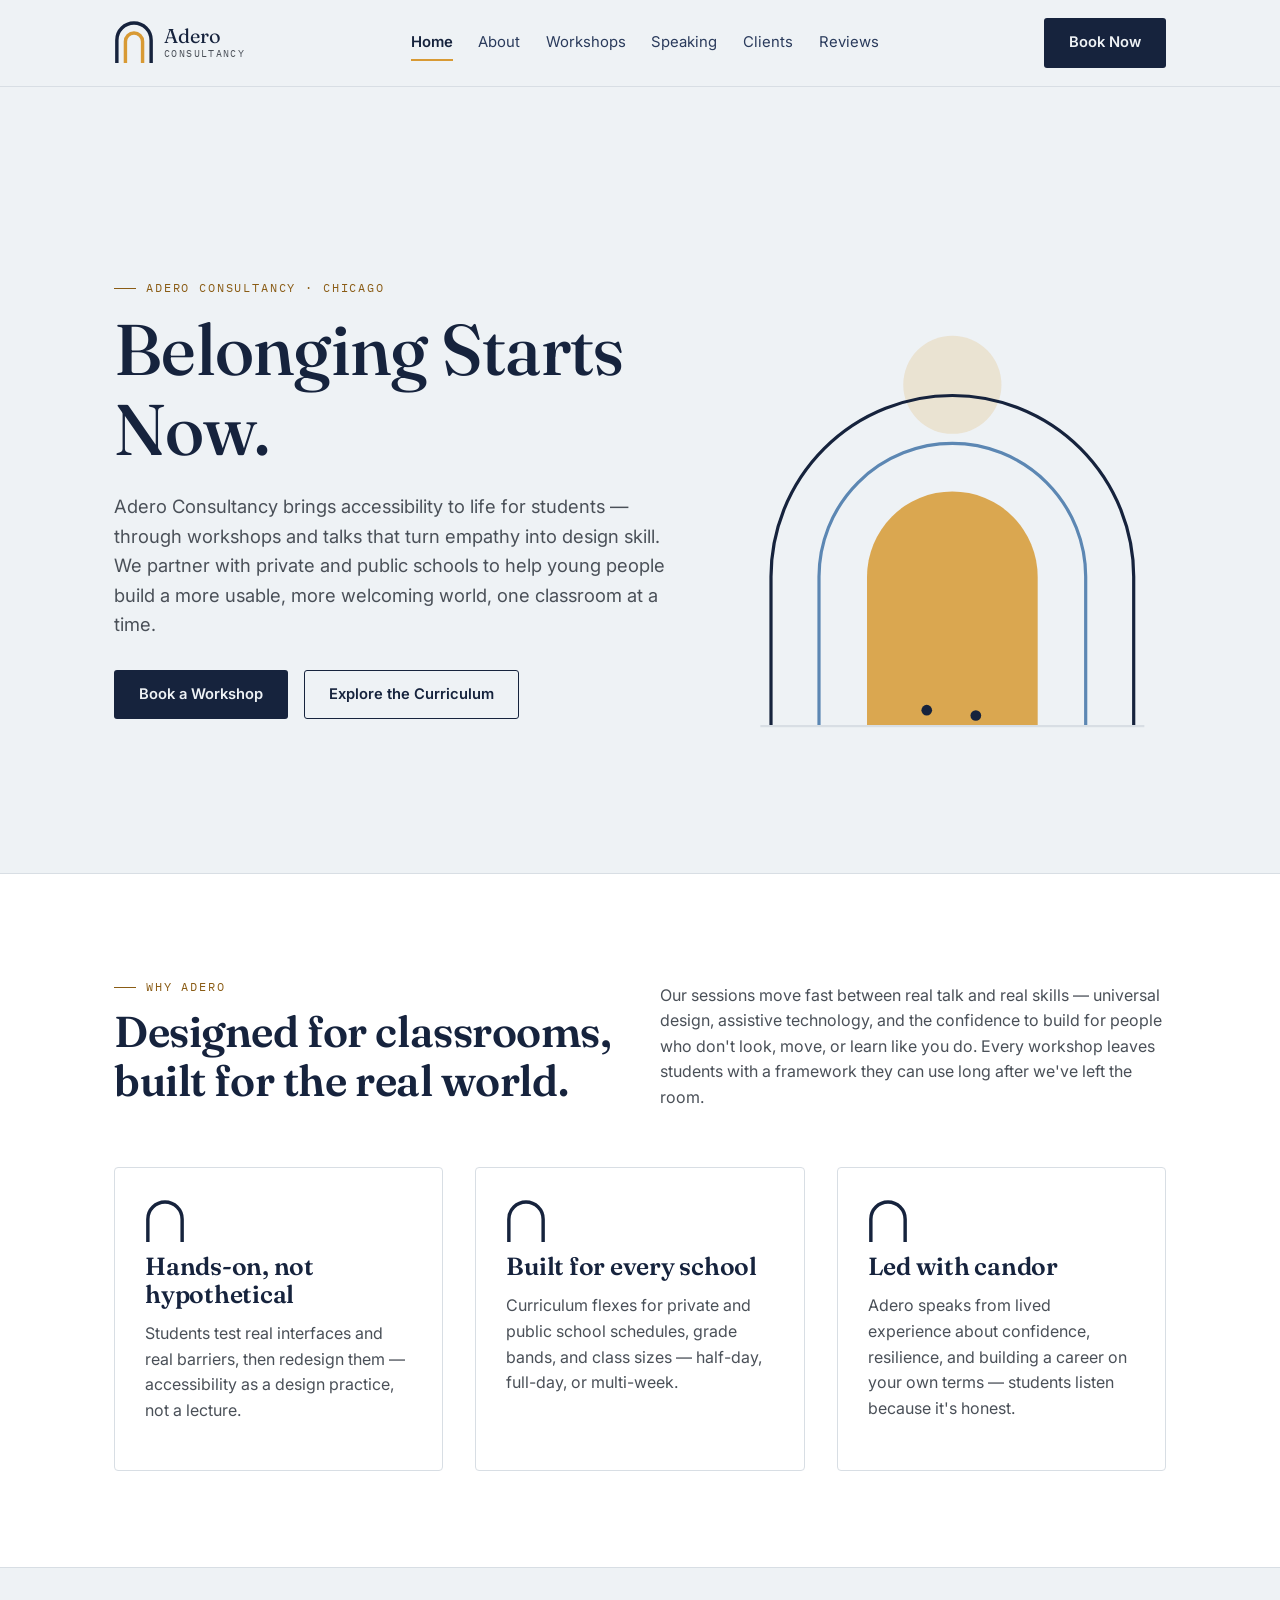
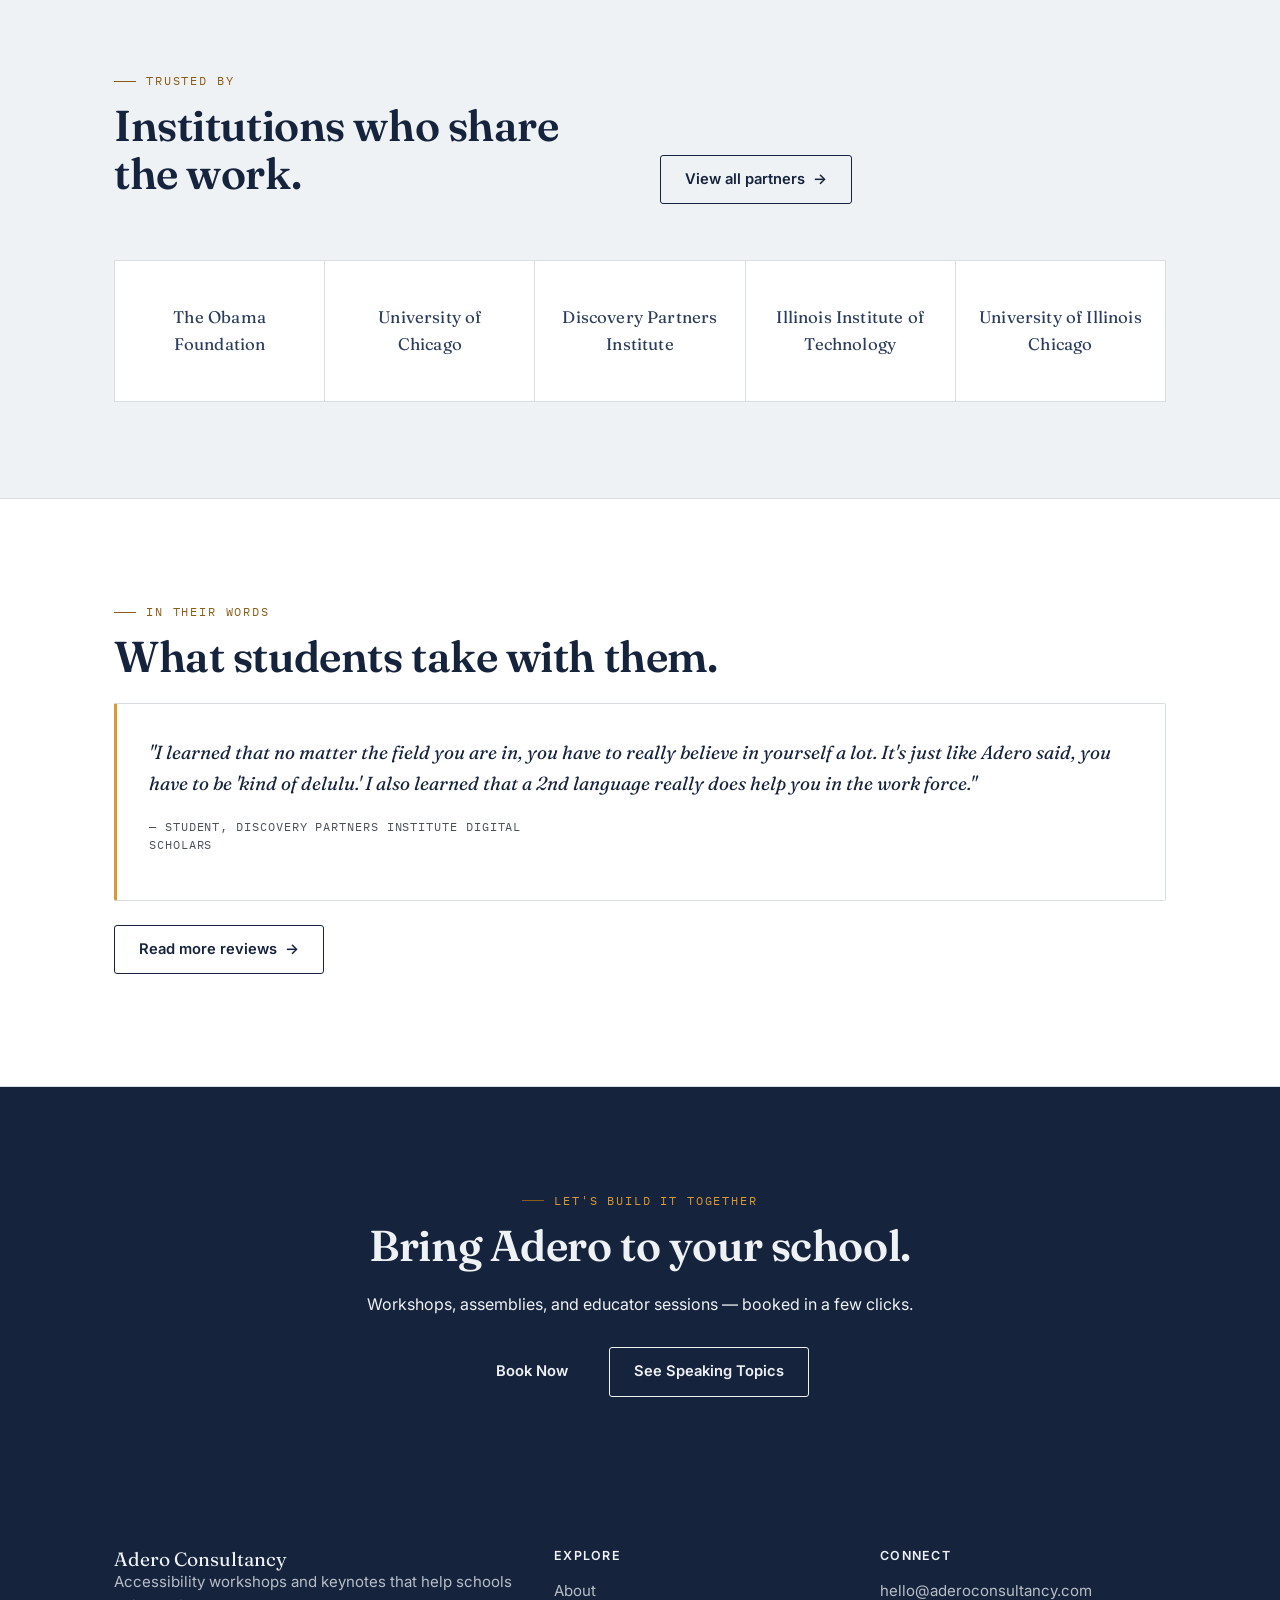
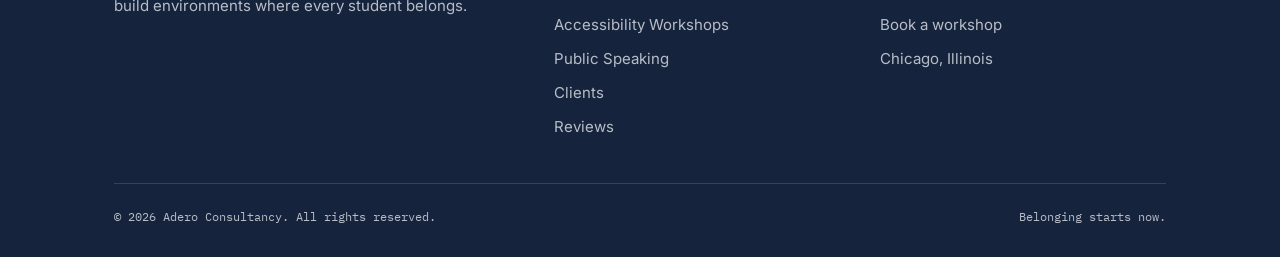
==== index.html @ fe1141e1 "Add files via upload" ====
<!DOCTYPE html>
<html lang="en">
<head>
<meta charset="UTF-8">
<meta name="viewport" content="width=device-width, initial-scale=1.0">
<title>Adero Consultancy — Belonging Starts Now</title>
<meta name="description" content="Adero Consultancy delivers accessibility workshops and keynotes for youth in private and public schools, helping students design a more inclusive world.">
<link rel="preconnect" href="https://fonts.googleapis.com">
<link href="https://fonts.googleapis.com/css2?family=Fraunces:opsz,wght@9..144,400;9..144,500;9..144,600&family=Inter:wght@400;500;600;700&family=IBM+Plex+Mono:wght@400;500&display=swap" rel="stylesheet">
<link rel="stylesheet" href="style.css">
</head>
<body>
<a class="skip-link" href="#main">Skip to main content</a>

<header class="site-header">
  <nav class="nav" aria-label="Primary">
    <a href="index.html" class="brand">
      <svg class="arch-icon" viewBox="0 0 28 32" width="26" height="30" fill="none" xmlns="http://www.w3.org/2000/svg" aria-hidden="true" focusable="false">
        <path d="M2 30V14C2 7.373 7.373 2 14 2C20.627 2 26 7.373 26 14V30" stroke="#16233D" stroke-width="2.4"/>
        <path d="M8 30V15C8 11.686 10.686 9 14 9C17.314 9 20 11.686 20 15V30" stroke="#D89A34" stroke-width="2.4"/>
      </svg>
      <span class="brand-text">Adero<span class="sub">Consultancy</span></span>
    </a>
    <button class="nav-toggle" aria-label="Open menu" aria-expanded="false" aria-controls="primary-nav"><span></span><span></span><span></span></button>
    <div class="nav-links" id="primary-nav">
      <a href="index.html" class="active" aria-current="page">Home</a>
      <a href="about.html">About</a>
      <a href="accessibility-workshops.html">Workshops</a>
      <a href="public-speaking.html">Speaking</a>
      <a href="clients.html">Clients</a>
      <a href="reviews.html">Reviews</a>
    </div>
    <a href="book-now.html" class="btn btn-primary nav-cta">Book Now</a>
  </nav>
</header>

<main id="main">
  <!-- HERO -->
  <section class="hero">
    <div class="wrap">
      <div>
        <span class="eyebrow">Adero Consultancy · Chicago</span>
        <h1>Belonging Starts Now.</h1>
        <p class="lede">Adero Consultancy brings accessibility to life for students — through workshops and talks that turn empathy into design skill. We partner with private and public schools to help young people build a more usable, more welcoming world, one classroom at a time.</p>
        <div class="hero-actions">
          <a href="book-now.html" class="btn btn-primary">Book a Workshop</a>
          <a href="accessibility-workshops.html" class="btn btn-ghost">Explore the Curriculum</a>
        </div>
      </div>
      <div class="arch-frame reveal">
        <svg viewBox="0 0 400 500" width="100%" height="100%" xmlns="http://www.w3.org/2000/svg" role="img" aria-label="Illustration of three nested archways, symbolizing thresholds opening onto a shared, well-lit space.">
          <circle cx="200" cy="150" r="46" fill="#D89A34" opacity="0.18"/>
          <path d="M30 470 L30 330 A170 170 0 0 1 370 330 L370 470" fill="none" stroke="#16233D" stroke-width="3"/>
          <path d="M75 470 L75 330 A125 125 0 0 1 325 330 L325 470" fill="none" stroke="#5C87B3" stroke-width="3"/>
          <path d="M120 470 L120 330 A80 80 0 0 1 280 330 L280 470" fill="#D89A34" opacity="0.85"/>
          <line x1="20" y1="470" x2="380" y2="470" stroke="#D8DEE4" stroke-width="2"/>
          <circle cx="176" cy="455" r="5" fill="#16233D"/>
          <circle cx="222" cy="460" r="5" fill="#16233D"/>
        </svg>
      </div>
    </div>
  </section>

  <!-- WHY -->
  <section class="alt">
    <div class="wrap">
      <div class="two-col-head">
        <div>
          <span class="eyebrow">Why Adero</span>
          <h2>Designed for classrooms, built for the real world.</h2>
        </div>
        <p>Our sessions move fast between real talk and real skills — universal design, assistive technology, and the confidence to build for people who don't look, move, or learn like you do. Every workshop leaves students with a framework they can use long after we've left the room.</p>
      </div>
      <div class="grid-3">
        <div class="card reveal">
          <svg class="arch-icon" viewBox="0 0 28 32" fill="none" aria-hidden="true" focusable="false"><path d="M2 30V14C2 7.373 7.373 2 14 2C20.627 2 26 7.373 26 14V30" stroke="#16233D" stroke-width="2.4"/></svg>
          <h3>Hands-on, not hypothetical</h3>
          <p>Students test real interfaces and real barriers, then redesign them — accessibility as a design practice, not a lecture.</p>
        </div>
        <div class="card reveal">
          <svg class="arch-icon" viewBox="0 0 28 32" fill="none" aria-hidden="true" focusable="false"><path d="M2 30V14C2 7.373 7.373 2 14 2C20.627 2 26 7.373 26 14V30" stroke="#16233D" stroke-width="2.4"/></svg>
          <h3>Built for every school</h3>
          <p>Curriculum flexes for private and public school schedules, grade bands, and class sizes — half-day, full-day, or multi-week.</p>
        </div>
        <div class="card reveal">
          <svg class="arch-icon" viewBox="0 0 28 32" fill="none" aria-hidden="true" focusable="false"><path d="M2 30V14C2 7.373 7.373 2 14 2C20.627 2 26 7.373 26 14V30" stroke="#16233D" stroke-width="2.4"/></svg>
          <h3>Led with candor</h3>
          <p>Adero speaks from lived experience about confidence, resilience, and building a career on your own terms — students listen because it's honest.</p>
        </div>
      </div>
    </div>
  </section>

  <!-- CLIENTS PREVIEW -->
  <section>
    <div class="wrap">
      <div class="two-col-head">
        <div>
          <span class="eyebrow">Trusted by</span>
          <h2>Institutions who share the work.</h2>
        </div>
        <p><a href="clients.html" class="btn btn-ghost">View all partners <span aria-hidden="true">→</span></a></p>
      </div>
      <div class="logo-row reveal">
        <div class="logo-cell"><span class="lockup">The Obama Foundation</span></div>
        <div class="logo-cell"><span class="lockup">University of Chicago</span></div>
        <div class="logo-cell"><span class="lockup">Discovery Partners Institute</span></div>
        <div class="logo-cell"><span class="lockup">Illinois Institute of Technology</span></div>
        <div class="logo-cell"><span class="lockup">University of Illinois Chicago</span></div>
      </div>
    </div>
  </section>

  <!-- REVIEWS PREVIEW -->
  <section class="alt">
    <div class="wrap">
      <span class="eyebrow">In their words</span>
      <h2>What students take with them.</h2>
      <div class="review-card reveal">
        <p class="quote">"I learned that no matter the field you are in, you have to really believe in yourself a lot. It's just like Adero said, you have to be 'kind of delulu.' I also learned that a 2nd language really does help you in the work force."</p>
        <p class="review-attr">— Student, Discovery Partners Institute Digital Scholars</p>
      </div>
      <p><a href="reviews.html" class="btn btn-ghost">Read more reviews <span aria-hidden="true">→</span></a></p>
    </div>
  </section>

  <!-- CTA -->
  <section class="dark">
    <div class="wrap center">
      <span class="eyebrow">Let's build it together</span>
      <h2>Bring Adero to your school.</h2>
      <p class="mx-auto" style="max-width:56ch">Workshops, assemblies, and educator sessions — booked in a few clicks.</p>
      <div class="hero-actions" style="justify-content:center">
        <a href="book-now.html" class="btn btn-primary">Book Now</a>
        <a href="public-speaking.html" class="btn btn-ghost" style="border-color:#EEF2F5;color:#EEF2F5">See Speaking Topics</a>
      </div>
    </div>
  </section>
</main>

<footer class="site-footer">
  <div class="wrap">
    <div class="footer-grid">
      <div>
        <div class="brand-text" style="color:var(--cloud); font-family:var(--display); font-size:1.2rem;">Adero Consultancy</div>
        <p>Accessibility workshops and keynotes that help schools build environments where every student belongs.</p>
      </div>
      <div>
        <h4>Explore</h4>
        <a href="about.html">About</a>
        <a href="accessibility-workshops.html">Accessibility Workshops</a>
        <a href="public-speaking.html">Public Speaking</a>
        <a href="clients.html">Clients</a>
        <a href="reviews.html">Reviews</a>
      </div>
      <div>
        <h4>Connect</h4>
        <a href="mailto:hello@aderoconsultancy.com">hello@aderoconsultancy.com</a>
        <a href="book-now.html">Book a workshop</a>
        <p>Chicago, Illinois</p>
      </div>
    </div>
    <div class="footer-bottom">
      <span>© 2026 Adero Consultancy. All rights reserved.</span>
      <span>Belonging starts now.</span>
    </div>
  </div>
</footer>

<script src="script.js"></script>
</body>
</html>
---- style.css ----
/* ============================================================
   Adero Consultancy — Design Tokens
   Signature: the Threshold Arch — a motif of open doorways,
   standing for access, welcome, and belonging.
   ============================================================ */

:root{
  --ink: #16233D;         /* primary — deep civic navy */
  --ink-soft: #2A3B5C;
  --gold: #D89A34;        /* accent — warmth, welcome (decorative/large-scale use only) */
  --gold-deep: #B87F22;
  --gold-text: #8A5C15;   /* darkened gold — meets 4.5:1 on light backgrounds, use for text */
  --sky: #5C87B3;         /* secondary accent */
  --cloud: #EEF2F5;       /* background, cool + quiet */
  --paper: #FFFFFF;
  --charcoal: #22262B;
  --charcoal-soft: #4A5058;
  --line: #D8DEE4;

  --display: "Fraunces", "Iowan Old Style", Georgia, serif;
  --body: "Inter", -apple-system, BlinkMacSystemFont, "Segoe UI", sans-serif;
  --mono: "IBM Plex Mono", "SFMono-Regular", Consolas, monospace;

  --max: 1180px;
  --edge: clamp(24px, 5vw, 72px);
}

*{ box-sizing: border-box; }
html{ scroll-behavior: smooth; }

body{
  margin:0;
  font-family: var(--body);
  color: var(--charcoal);
  background: var(--cloud);
  line-height: 1.6;
  -webkit-font-smoothing: antialiased;
}

img{ max-width:100%; display:block; }
a{ color: inherit; text-decoration:none; }

/* ---------- Accessibility utilities ---------- */
.visually-hidden{
  position:absolute;
  width:1px; height:1px;
  padding:0; margin:-1px;
  overflow:hidden;
  clip:rect(0,0,0,0);
  white-space:nowrap;
  border:0;
}

.skip-link{
  position:absolute;
  top:-100px;
  left:12px;
  z-index:1000;
  background: var(--ink);
  color: var(--cloud);
  padding: 14px 20px;
  border-radius: 3px;
  font-family: var(--body);
  font-weight:600;
  font-size:0.95rem;
  transition: top 0.15s ease;
}
.skip-link:focus{
  top: 12px;
}

/* Visible, high-contrast focus ring for keyboard users on every interactive element */
a:focus-visible,
button:focus-visible,
input:focus-visible,
select:focus-visible,
textarea:focus-visible,
.nav-toggle:focus-visible{
  outline: 3px solid var(--gold-text);
  outline-offset: 3px;
  border-radius: 2px;
}
/* Fallback for browsers without :focus-visible support */
a:focus,
button:focus{
  outline: 3px solid var(--gold-text);
  outline-offset: 3px;
}

h1,h2,h3,h4{
  font-family: var(--display);
  font-weight: 600;
  line-height: 1.12;
  margin: 0 0 0.5em;
  color: var(--ink);
  letter-spacing: -0.01em;
}

h1{ font-size: clamp(2.6rem, 5.6vw, 4.6rem); font-weight: 500; }
h2{ font-size: clamp(1.9rem, 3.4vw, 2.7rem); }
h3{ font-size: clamp(1.25rem, 2vw, 1.55rem); }

p{ margin: 0 0 1em; color: var(--charcoal-soft); max-width: 62ch; }

.eyebrow{
  font-family: var(--mono);
  font-size: 0.72rem;
  letter-spacing: 0.16em;
  text-transform: uppercase;
  color: var(--gold-text);
  display:inline-flex;
  align-items:center;
  gap:10px;
  margin-bottom: 1em;
}
.eyebrow::before{
  content:"";
  width: 22px; height:1px;
  background: var(--gold-text);
  display:inline-block;
}

.wrap{
  max-width: var(--max);
  margin: 0 auto;
  padding: 0 var(--edge);
}

/* ---------- Header / Nav ---------- */
.site-header{
  position: sticky; top:0; z-index: 100;
  background: rgba(238,242,245,0.88);
  backdrop-filter: blur(10px);
  border-bottom: 1px solid var(--line);
}
.nav{
  max-width: var(--max);
  margin:0 auto;
  padding: 18px var(--edge);
  display:flex;
  align-items:center;
  justify-content: space-between;
  gap: 24px;
}
.brand{
  display:flex; align-items:center; gap:10px;
  font-family: var(--display);
  font-size: 1.25rem;
  color: var(--ink);
  white-space: nowrap;
}
.brand svg{ flex-shrink:0; }
.brand .sub{
  font-family: var(--mono);
  font-size: 0.62rem;
  letter-spacing: 0.14em;
  text-transform: uppercase;
  color: var(--charcoal-soft);
  display:block;
  margin-top:2px;
}
.brand-text{ display:flex; flex-direction:column; line-height:1.1; }

.nav-links{
  display:flex;
  align-items:center;
  gap: clamp(14px, 2vw, 30px);
  font-size: 0.93rem;
  color: var(--ink-soft);
  flex-wrap: wrap;
}
.nav-links a{
  position:relative;
  padding: 6px 0;
}
.nav-links a::after{
  content:"";
  position:absolute; left:0; right:100%; bottom:0;
  height:2px; background: var(--gold);
  transition: right 0.25s ease;
}
.nav-links a:hover::after,
.nav-links a.active::after{ right:0; }
.nav-links a.active{ color: var(--ink); font-weight:600; }

.btn{
  display:inline-flex; align-items:center; gap:8px;
  font-family: var(--body);
  font-weight: 600;
  font-size: 0.92rem;
  padding: 12px 24px;
  border-radius: 3px;
  border: 1px solid transparent;
  cursor:pointer;
}
.btn-primary{
  background: var(--ink);
  color: var(--cloud);
}
.btn-primary:hover{ background: var(--gold-text); }
.btn-ghost{
  border-color: var(--ink);
  color: var(--ink);
}
.btn-ghost:hover{ background: var(--ink); color: var(--cloud); }
.nav-cta{ flex-shrink:0; }

.nav-toggle{
  display:none;
  background:none; border:none; cursor:pointer;
  flex-direction:column; gap:5px; padding:12px;
  min-width:44px; min-height:44px;
  align-items:center; justify-content:center;
}
.nav-toggle span{ width:24px; height:2px; background: var(--ink); display:block; }

/* ---------- Hero ---------- */
.hero{
  padding: clamp(60px, 10vw, 120px) 0 clamp(50px,8vw,90px);
  position: relative;
  overflow:hidden;
}
.hero .wrap{
  display:grid;
  grid-template-columns: 1.15fr 0.85fr;
  gap: 48px;
  align-items:center;
}
.hero h1{ margin-bottom: 0.32em; }
.hero .lede{ font-size: 1.15rem; max-width: 46ch; }
.hero-actions{ display:flex; gap:16px; margin-top: 30px; flex-wrap:wrap; }

.arch-frame{
  position: relative;
  aspect-ratio: 3/4;
  width: 100%;
}

/* Page hero (interior pages) */
.page-hero{
  padding: 56px 0 44px;
  border-bottom: 1px solid var(--line);
}
.page-hero p{ font-size: 1.05rem; }

/* ---------- Sections ---------- */
section{ padding: clamp(50px, 8vw, 96px) 0; }
.section-tight{ padding: clamp(36px,5vw,60px) 0; }
.alt{ background: var(--paper); border-top:1px solid var(--line); border-bottom:1px solid var(--line); }
.dark{ background: var(--ink); color: var(--cloud); }
.dark h2, .dark h3, .dark p{ color: var(--cloud); }
.dark .eyebrow, .dark .eyebrow::before{ color: var(--gold); }

.grid-3{ display:grid; grid-template-columns: repeat(3,1fr); gap: 32px; }
.grid-2{ display:grid; grid-template-columns: repeat(2,1fr); gap: 40px; }

.card{
  background: var(--paper);
  border: 1px solid var(--line);
  border-radius: 4px;
  padding: 30px;
}

.arch-icon{ width:40px; height:48px; flex-shrink:0; }

.feature{
  display:flex; gap:18px; align-items:flex-start;
  padding: 22px 0;
  border-top: 1px solid var(--line);
}
.feature:last-child{ border-bottom: 1px solid var(--line); }
.feature .num{
  font-family: var(--mono);
  font-size: 0.8rem;
  color: var(--gold-deep);
  padding-top: 4px;
}

/* ---------- Clients / logos ---------- */
.logo-row{
  display:grid;
  grid-template-columns: repeat(auto-fit, minmax(180px,1fr));
  gap: 1px;
  background: var(--line);
  border: 1px solid var(--line);
}
.logo-cell{
  background: var(--paper);
  padding: 36px 20px;
  display:flex; align-items:center; justify-content:center;
  text-align:center;
  min-height: 140px;
}
.logo-cell .lockup{
  font-family: var(--display);
  font-size: 1.05rem;
  color: var(--ink-soft);
  letter-spacing: 0.01em;
}
.logo-cell .lockup .small{
  display:block;
  font-family: var(--mono);
  font-size: 0.62rem;
  letter-spacing: 0.12em;
  text-transform: uppercase;
  color: var(--charcoal-soft);
  margin-top: 6px;
}

/* ---------- Reviews ---------- */
.review-card{
  background: var(--paper);
  border: 1px solid var(--line);
  border-left: 3px solid var(--gold);
  border-radius: 2px;
  padding: 34px 32px;
  margin-bottom: 24px;
}
.review-card p.quote{
  font-family: var(--display);
  font-size: 1.18rem;
  color: var(--ink);
  font-style: italic;
  max-width: none;
}
.review-attr{
  font-family: var(--mono);
  font-size: 0.72rem;
  letter-spacing: 0.08em;
  text-transform: uppercase;
  color: var(--charcoal-soft);
}

/* ---------- Footer ---------- */
.site-footer{
  background: var(--ink);
  color: var(--cloud);
  padding: 56px 0 30px;
}
.footer-grid{
  display:grid;
  grid-template-columns: 1.4fr 1fr 1fr;
  gap: 40px;
  padding-bottom: 34px;
  border-bottom: 1px solid rgba(238,242,245,0.15);
}
.footer-grid h4{ color: var(--cloud); font-family: var(--body); font-size:0.78rem; letter-spacing:0.1em; text-transform:uppercase; margin-bottom:16px; }
.footer-grid a, .footer-grid p{ color: rgba(238,242,245,0.75); display:block; margin-bottom:10px; font-size:0.94rem; }
.footer-grid a:hover{ color: var(--gold); }
.footer-bottom{
  padding-top: 24px;
  display:flex; justify-content:space-between; flex-wrap:wrap; gap:12px;
  font-family: var(--mono);
  font-size: 0.72rem;
  color: rgba(238,242,245,0.75);
}

/* ---------- Form ---------- */
.form-grid{ display:grid; grid-template-columns: 1fr 1fr; gap: 20px; }
.field{ display:flex; flex-direction:column; gap:8px; margin-bottom:20px; }
.field.full{ grid-column: 1 / -1; }
.field label{
  font-family: var(--mono);
  font-size: 0.7rem;
  letter-spacing: 0.08em;
  text-transform: uppercase;
  color: var(--ink-soft);
}
.field input, .field select, .field textarea{
  font-family: var(--body);
  font-size: 0.98rem;
  padding: 13px 14px;
  border: 1px solid var(--line);
  border-radius: 3px;
  background: var(--paper);
  color: var(--charcoal);
}
.field input:focus, .field select:focus, .field textarea:focus{
  outline: 3px solid var(--gold-text);
  outline-offset: 1px;
}
.field textarea{ resize: vertical; min-height: 120px; }

/* ---------- Utility ---------- */
.center{ text-align:center; }
.mx-auto{ margin-left:auto; margin-right:auto; }
.mt-lg{ margin-top: 48px; }
.tag-row{ display:flex; gap:10px; flex-wrap:wrap; margin-bottom:20px; }
.tag{
  font-family: var(--mono);
  font-size: 0.68rem;
  letter-spacing: 0.08em;
  text-transform: uppercase;
  padding: 6px 12px;
  border: 1px solid var(--line);
  border-radius: 20px;
  color: var(--charcoal-soft);
}

.two-col-head{
  display:grid;
  grid-template-columns: 1fr 1fr;
  gap: 40px;
  align-items:end;
  margin-bottom: 40px;
}

/* reveal-on-scroll */
.reveal{ opacity:0; transform: translateY(18px); transition: opacity 0.7s ease, transform 0.7s ease; }
.reveal.in{ opacity:1; transform:none; }

@media (prefers-reduced-motion: reduce){
  .reveal{ opacity:1; transform:none; transition:none; }
  html{ scroll-behavior:auto; }
}

/* ---------- Responsive ---------- */
@media (max-width: 900px){
  .hero .wrap{ grid-template-columns: 1fr; }
  .hero .arch-frame{ max-width: 340px; margin: 0 auto; }
  .grid-3{ grid-template-columns: 1fr 1fr; }
  .grid-2{ grid-template-columns: 1fr; }
  .footer-grid{ grid-template-columns: 1fr 1fr; }
  .two-col-head{ grid-template-columns: 1fr; }
}
@media (max-width: 680px){
  .nav-links, .nav-cta{
    display:none;
  }
  .nav-toggle{ display:flex; }
  .site-header.open .nav-links{
    display:flex; flex-direction:column;
    position:absolute; top:100%; left:0; right:0;
    background: var(--paper);
    padding: 20px var(--edge) 26px;
    border-bottom:1px solid var(--line);
  }
  .site-header.open .nav-cta{ display:inline-flex; }
  .grid-3{ grid-template-columns: 1fr; }
  .footer-grid{ grid-template-columns: 1fr; }
  .form-grid{ grid-template-columns: 1fr; }
  .field.full{ grid-column: auto; }
}
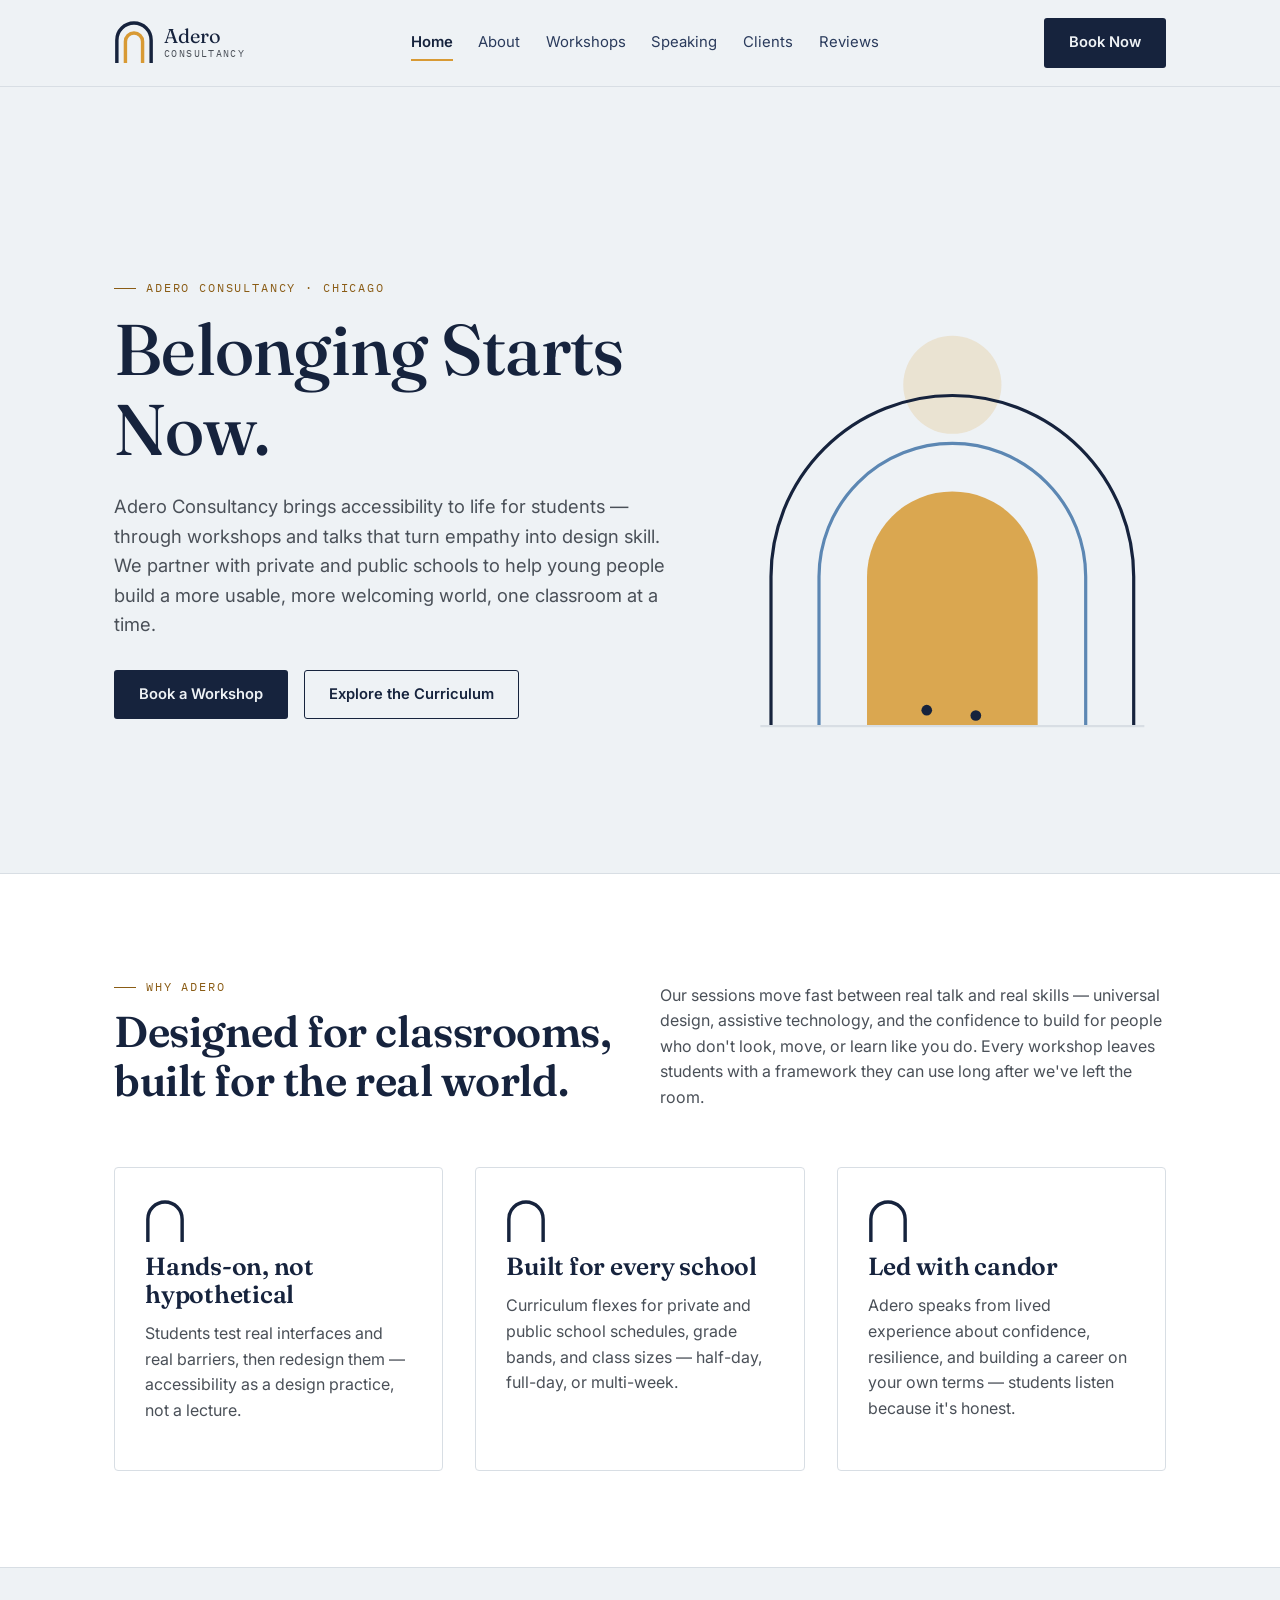
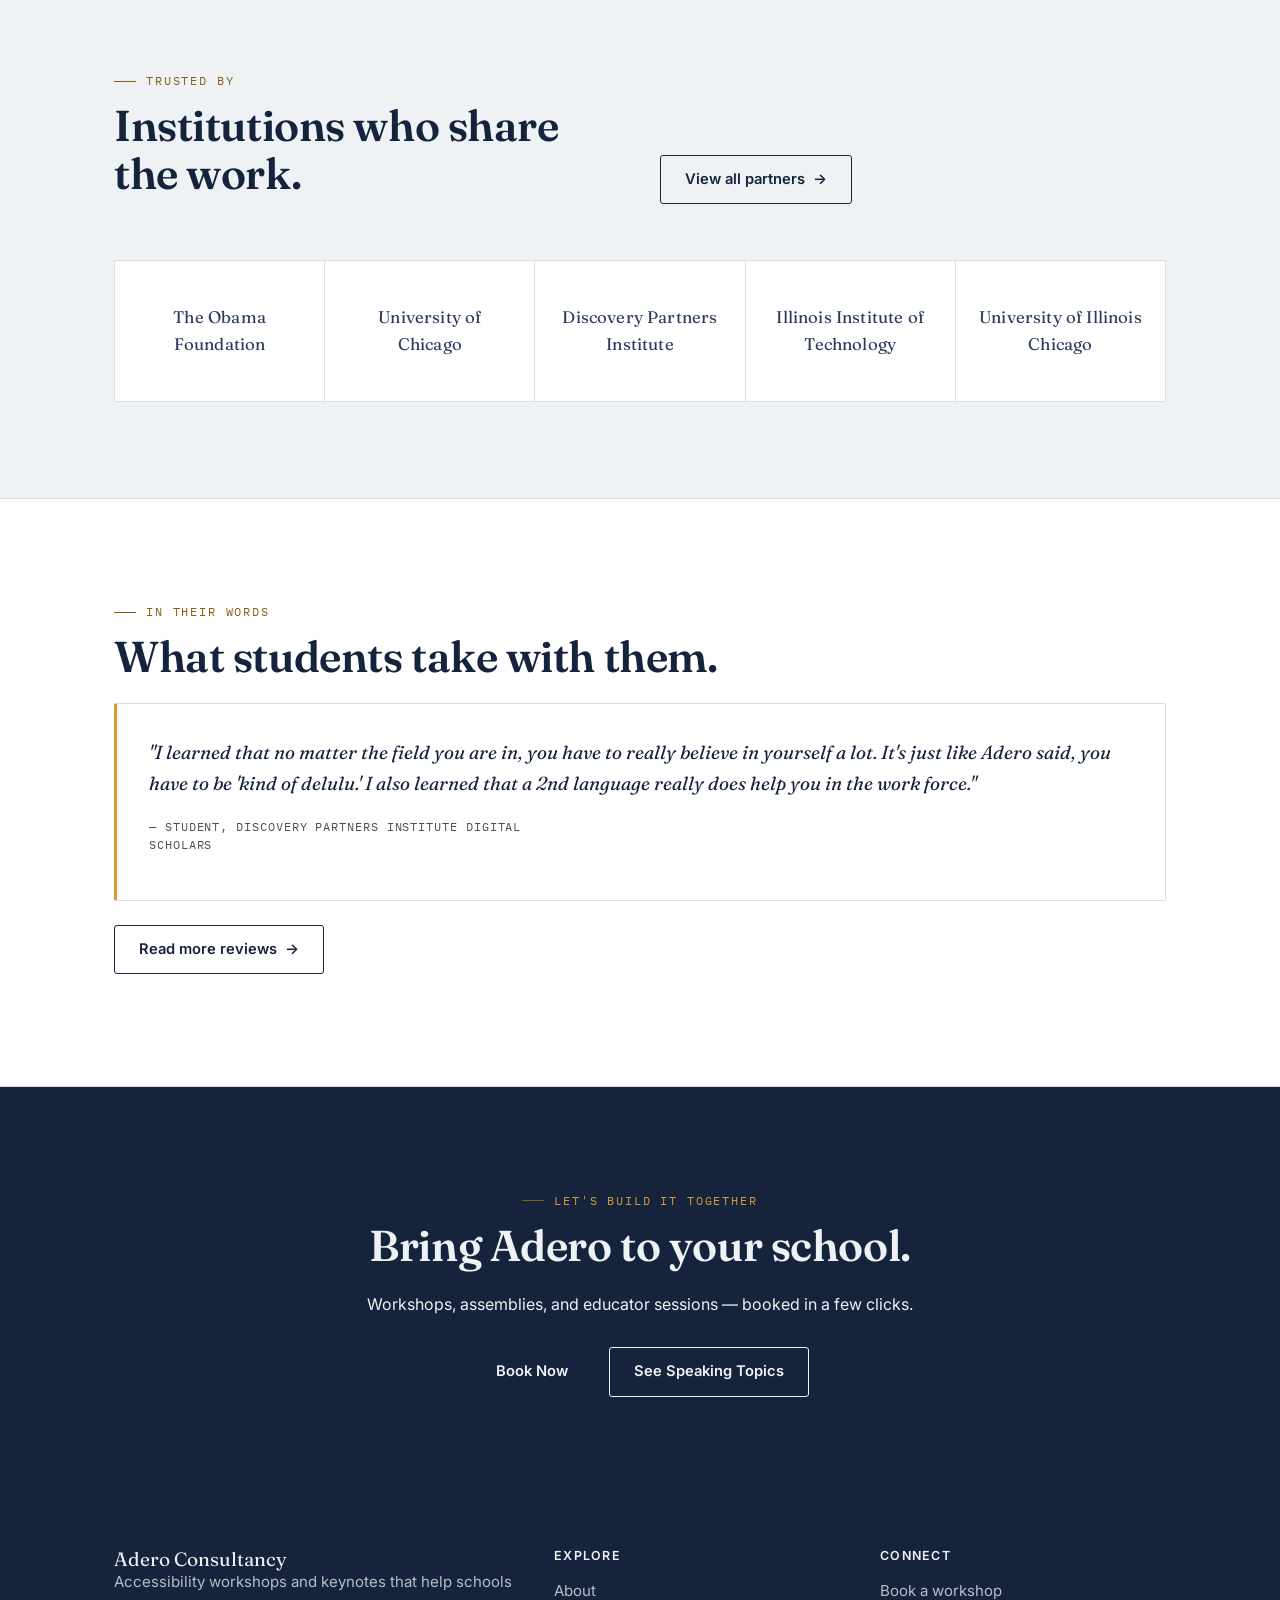
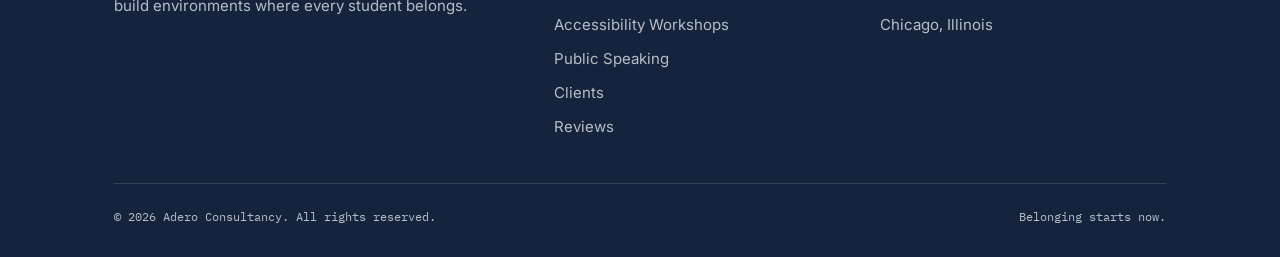
==== commit 94e0b2b5: "Update index.html" ====
--- a/index.html
+++ b/index.html
@@ -155,7 +155,6 @@
       </div>
       <div>
         <h4>Connect</h4>
-        <a href="mailto:hello@aderoconsultancy.com">hello@aderoconsultancy.com</a>
         <a href="book-now.html">Book a workshop</a>
         <p>Chicago, Illinois</p>
       </div>
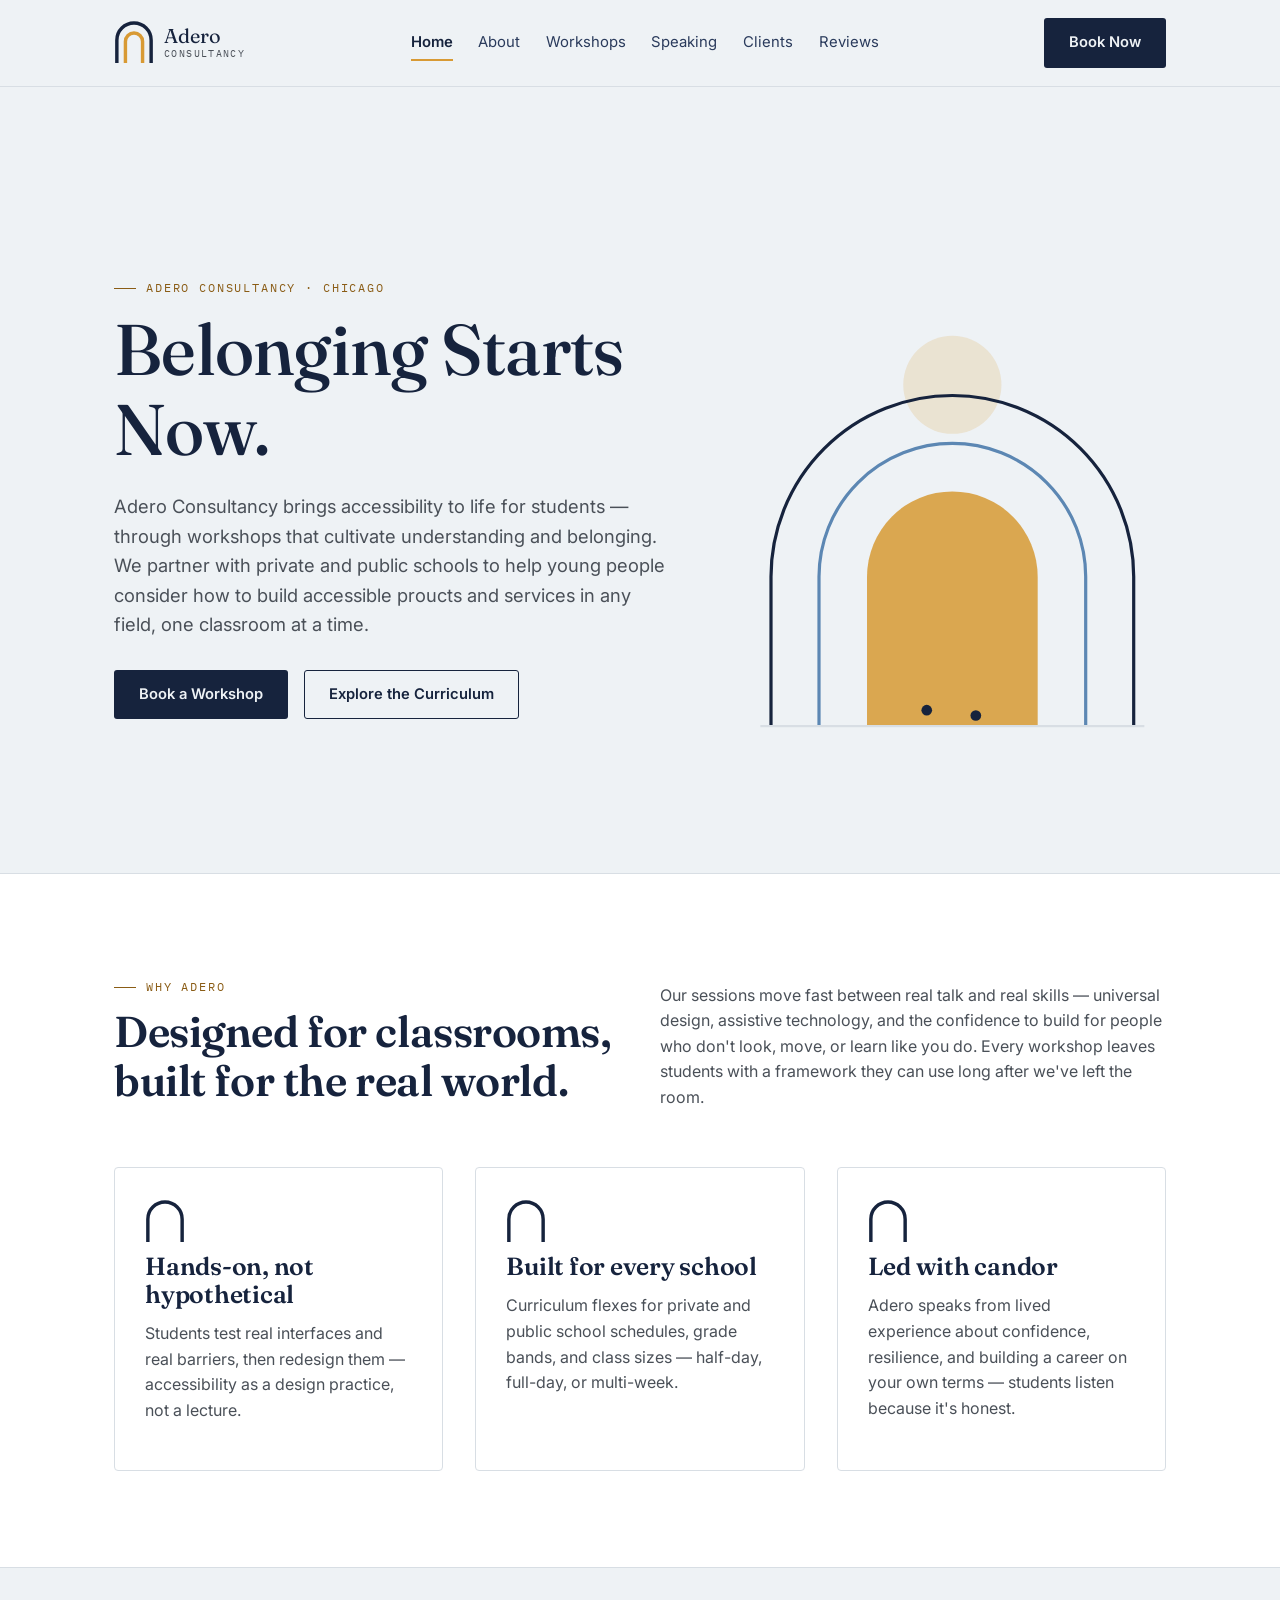
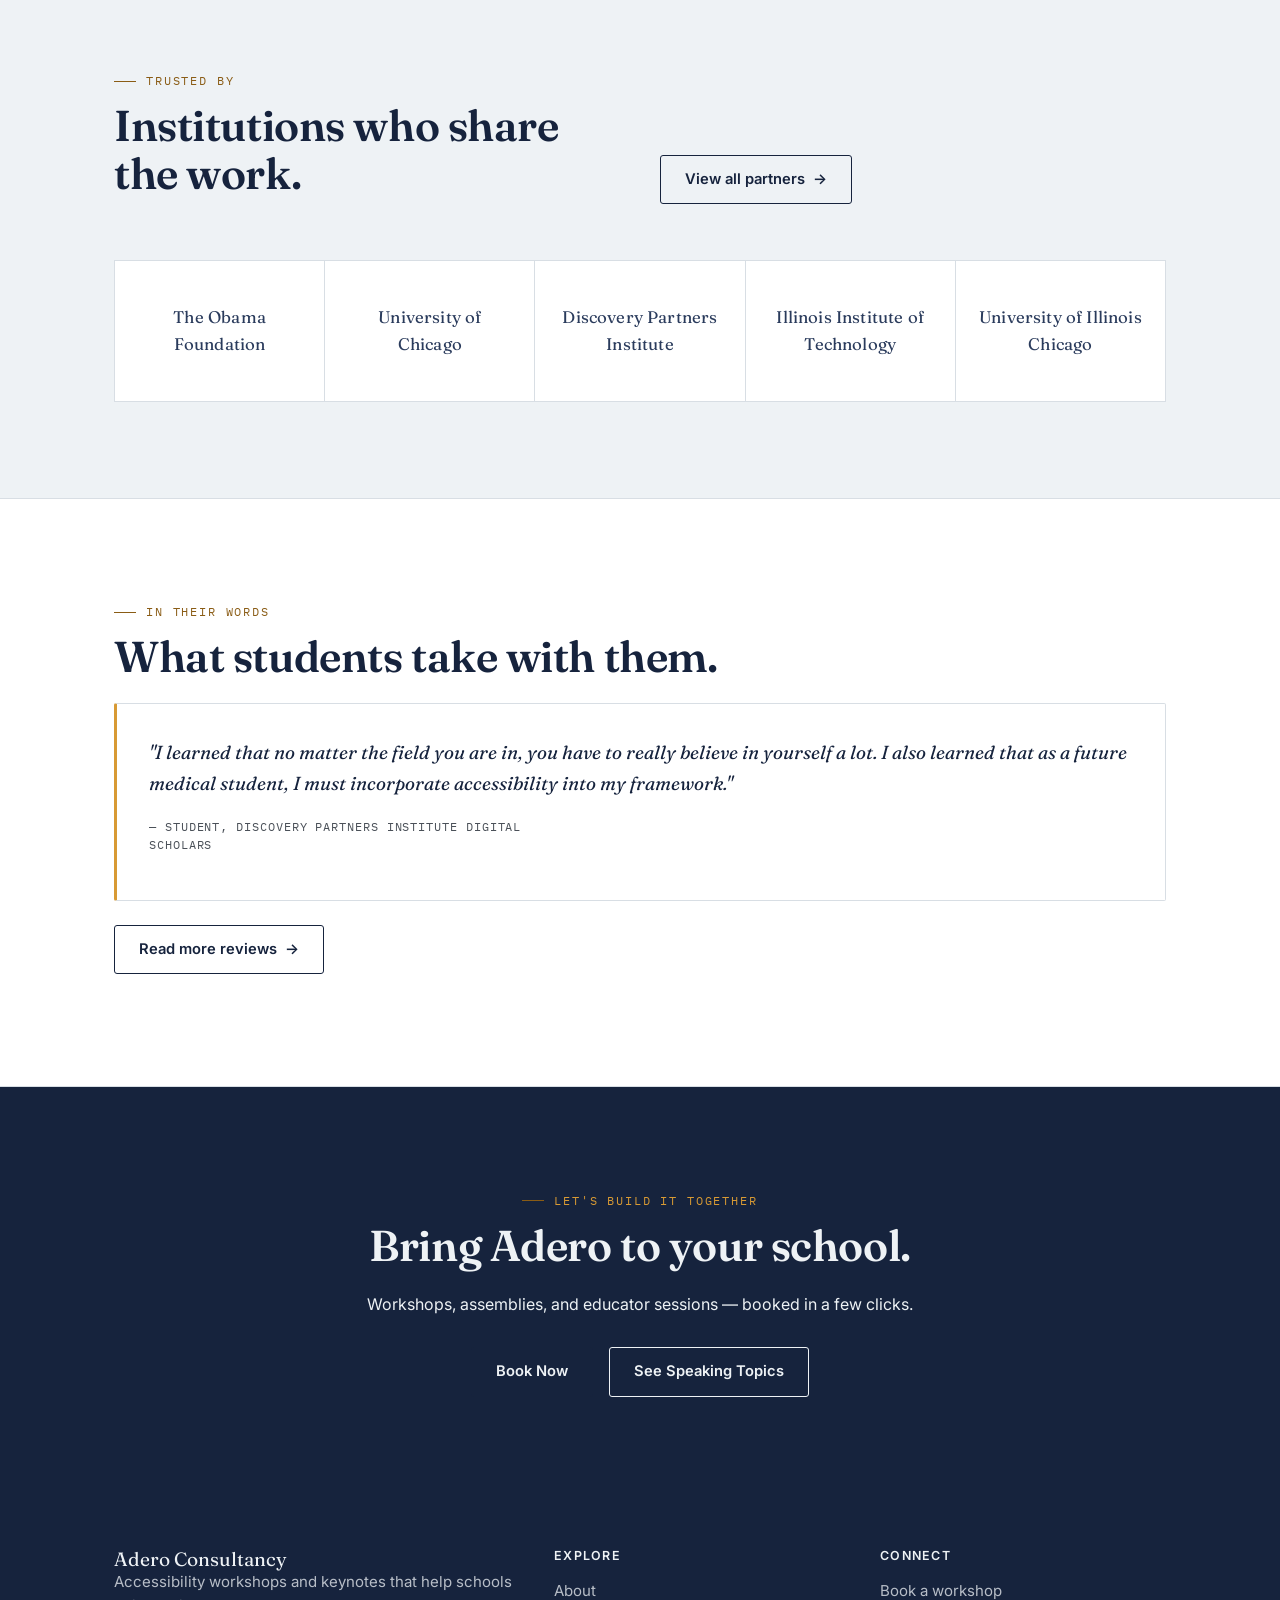
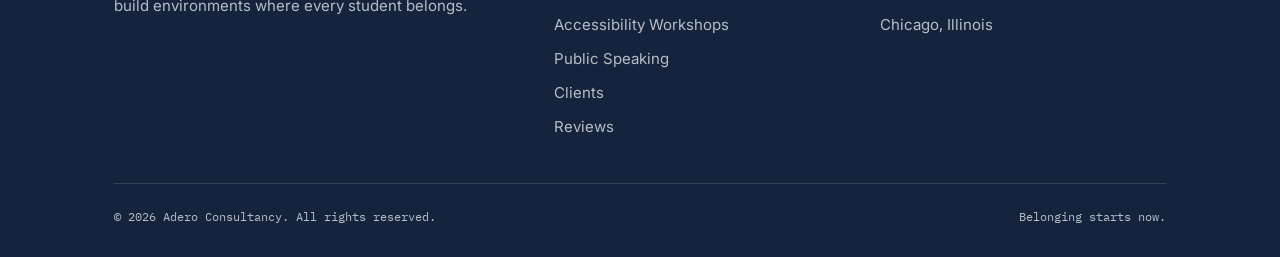
==== commit 12ec24bb: "Update index.html" ====
--- a/index.html
+++ b/index.html
@@ -41,7 +41,7 @@
       <div>
         <span class="eyebrow">Adero Consultancy · Chicago</span>
         <h1>Belonging Starts Now.</h1>
-        <p class="lede">Adero Consultancy brings accessibility to life for students — through workshops and talks that turn empathy into design skill. We partner with private and public schools to help young people build a more usable, more welcoming world, one classroom at a time.</p>
+        <p class="lede">Adero Consultancy brings accessibility to life for students — through workshops that cultivate understanding and belonging. We partner with private and public schools to help young people consider how to build accessible proucts and services in any field, one classroom at a time.</p>
         <div class="hero-actions">
           <a href="book-now.html" class="btn btn-primary">Book a Workshop</a>
           <a href="accessibility-workshops.html" class="btn btn-ghost">Explore the Curriculum</a>
@@ -117,7 +117,7 @@
       <span class="eyebrow">In their words</span>
       <h2>What students take with them.</h2>
       <div class="review-card reveal">
-        <p class="quote">"I learned that no matter the field you are in, you have to really believe in yourself a lot. It's just like Adero said, you have to be 'kind of delulu.' I also learned that a 2nd language really does help you in the work force."</p>
+        <p class="quote">"I learned that no matter the field you are in, you have to really believe in yourself a lot. I also learned that as a future medical student, I must incorporate accessibility into my framework."</p>
         <p class="review-attr">— Student, Discovery Partners Institute Digital Scholars</p>
       </div>
       <p><a href="reviews.html" class="btn btn-ghost">Read more reviews <span aria-hidden="true">→</span></a></p>
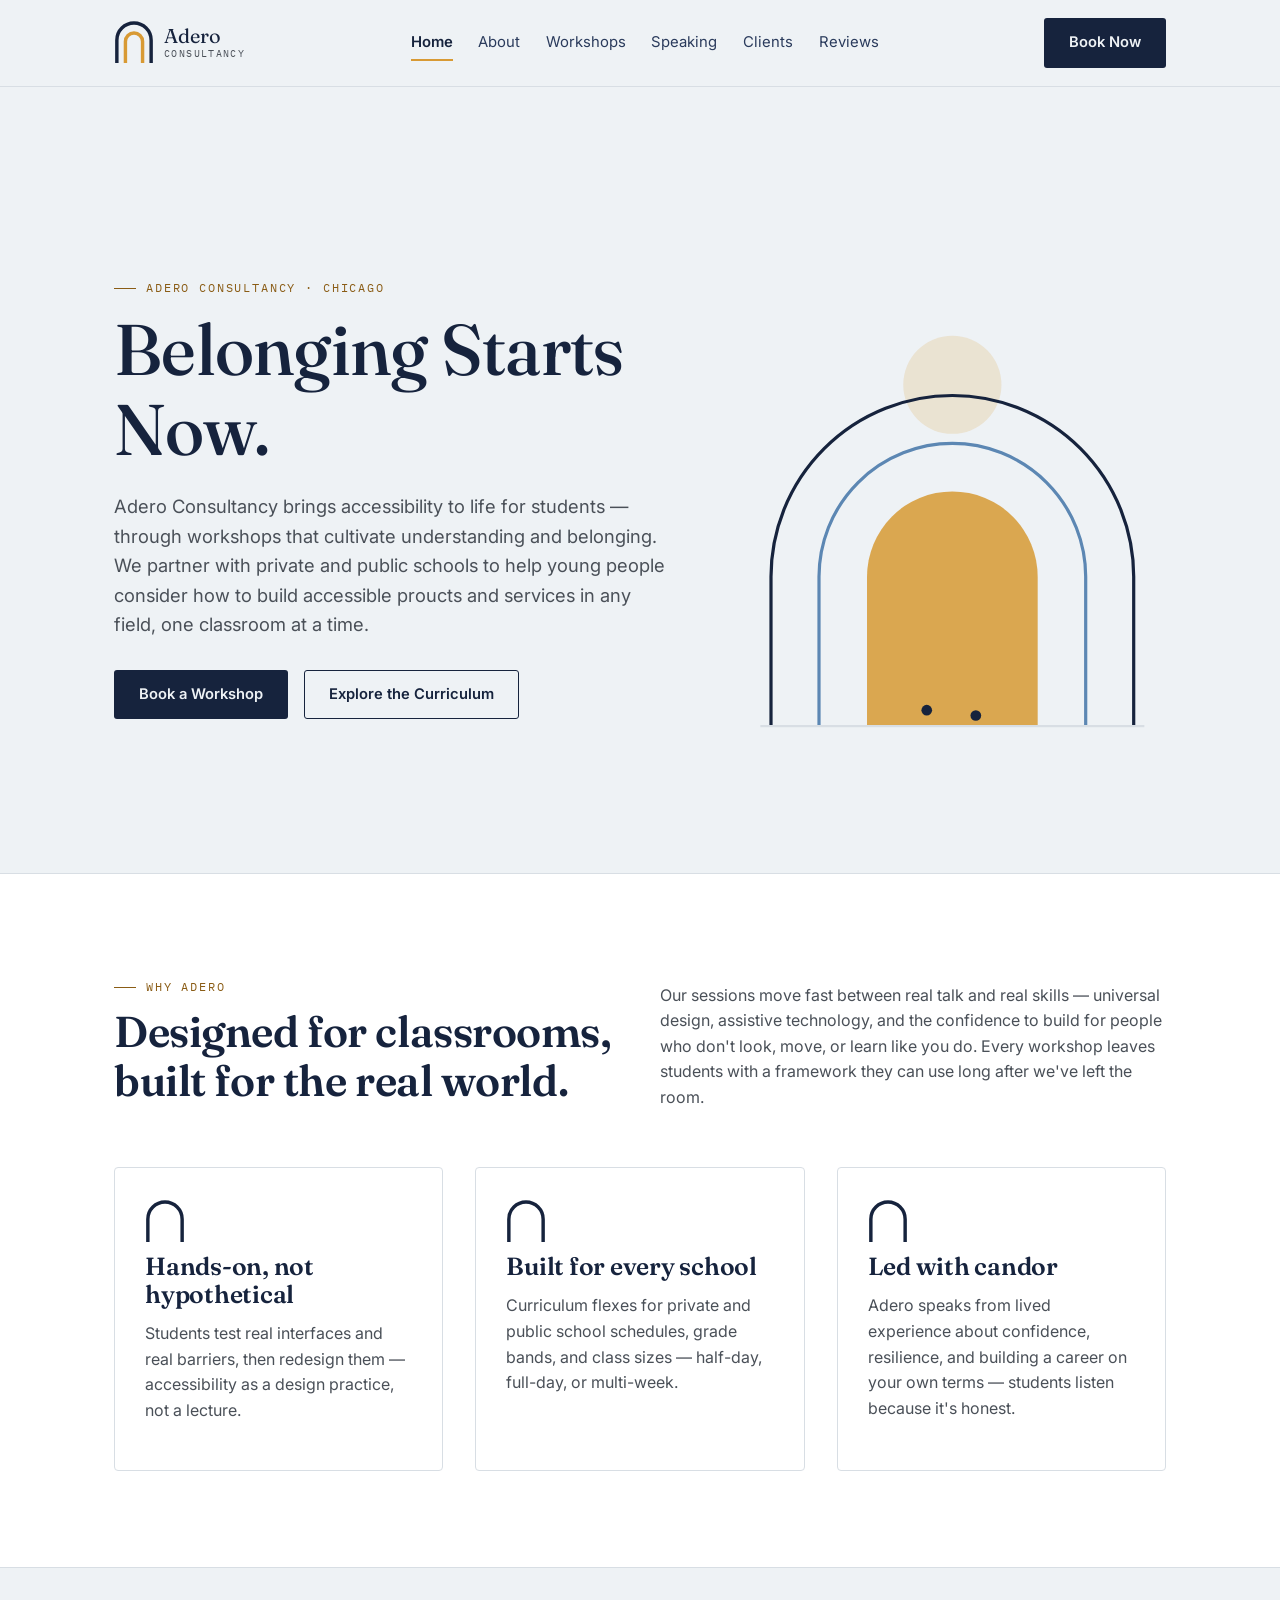
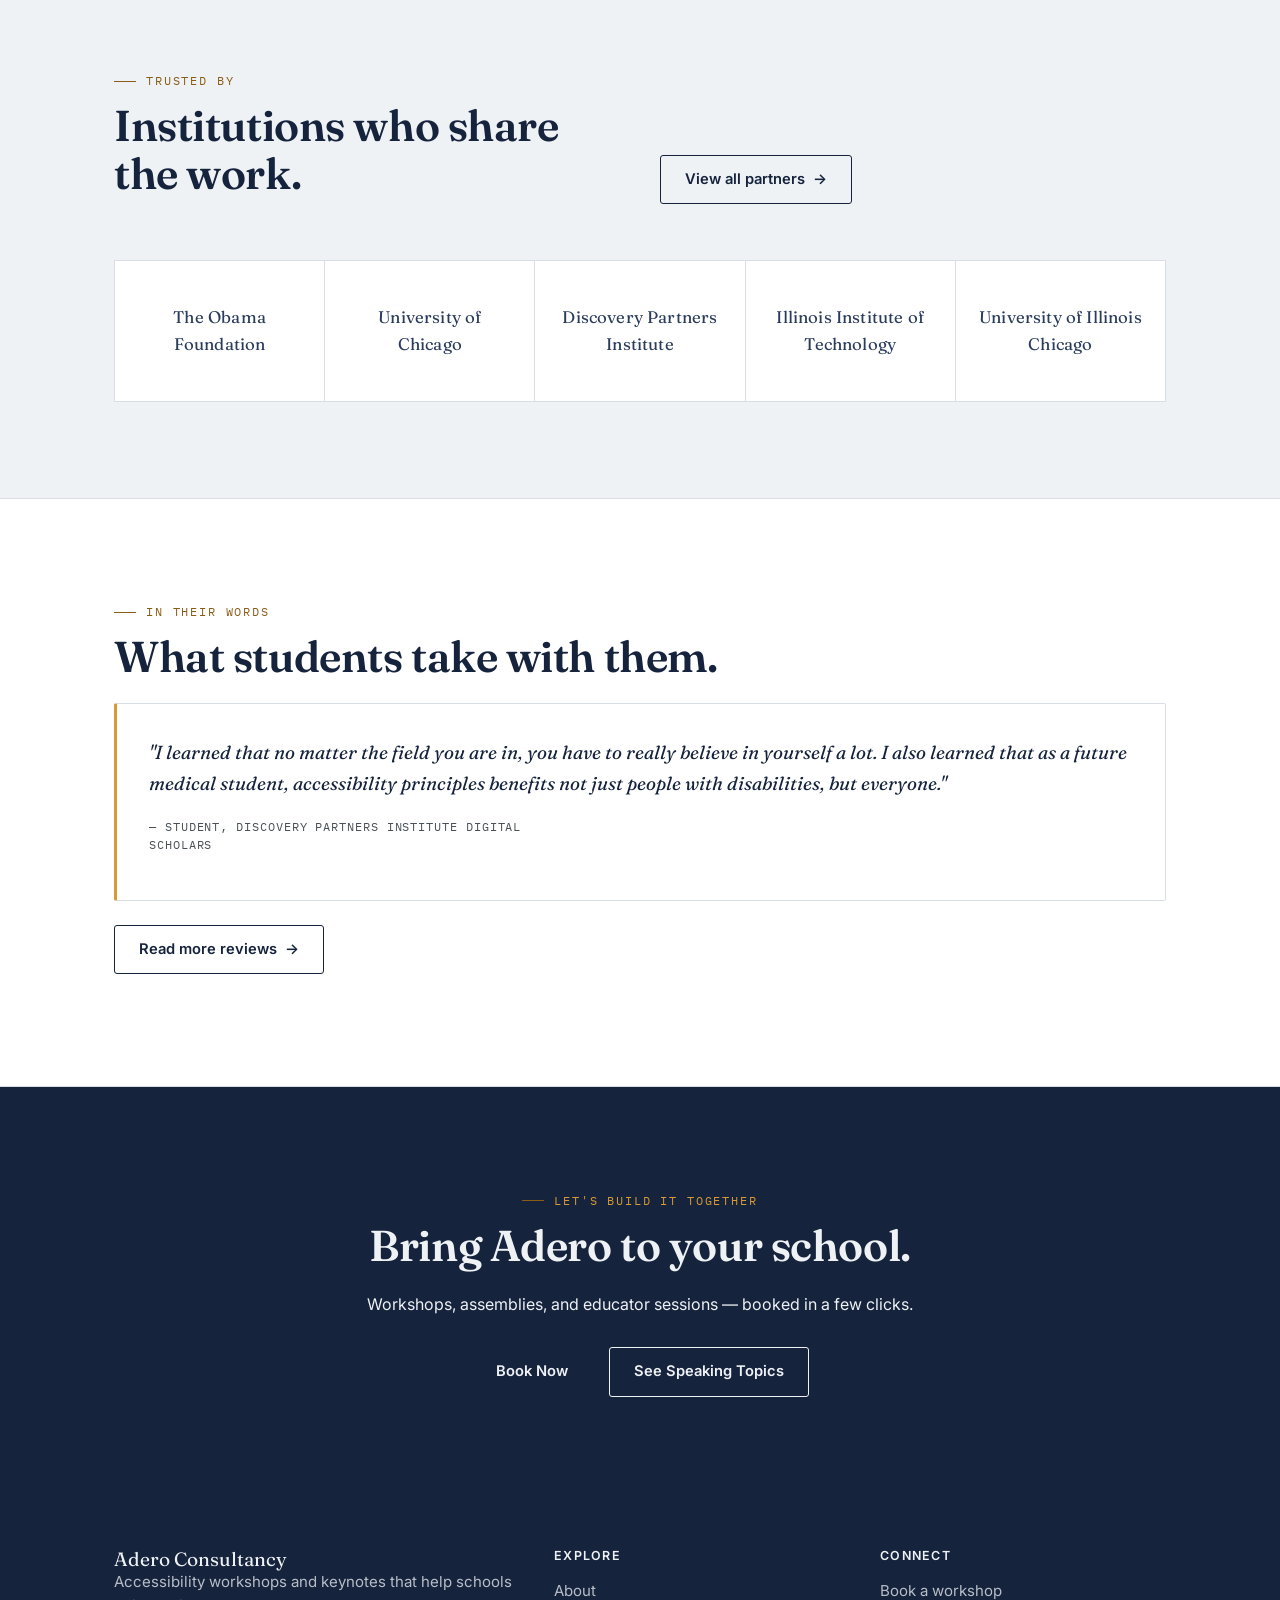
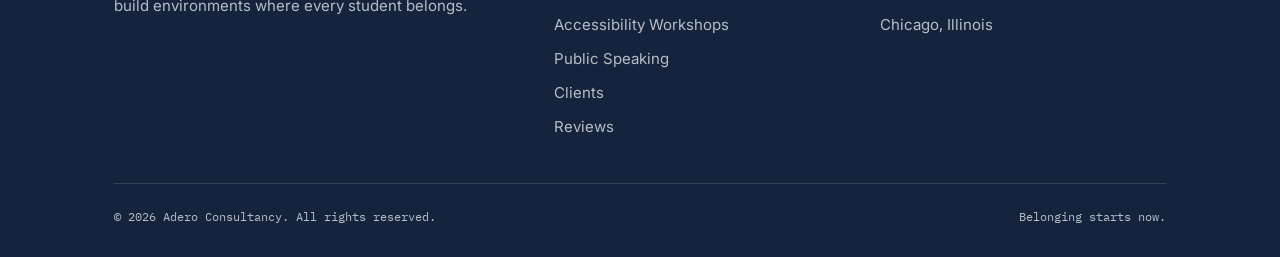
==== commit 9f94b3a6: "Update index.html" ====
--- a/index.html
+++ b/index.html
@@ -117,7 +117,7 @@
       <span class="eyebrow">In their words</span>
       <h2>What students take with them.</h2>
       <div class="review-card reveal">
-        <p class="quote">"I learned that no matter the field you are in, you have to really believe in yourself a lot. I also learned that as a future medical student, I must incorporate accessibility into my framework."</p>
+        <p class="quote">"I learned that no matter the field you are in, you have to really believe in yourself a lot. I also learned that as a future medical student, accessibility principles benefits not just people with disabilities, but everyone."</p>
         <p class="review-attr">— Student, Discovery Partners Institute Digital Scholars</p>
       </div>
       <p><a href="reviews.html" class="btn btn-ghost">Read more reviews <span aria-hidden="true">→</span></a></p>
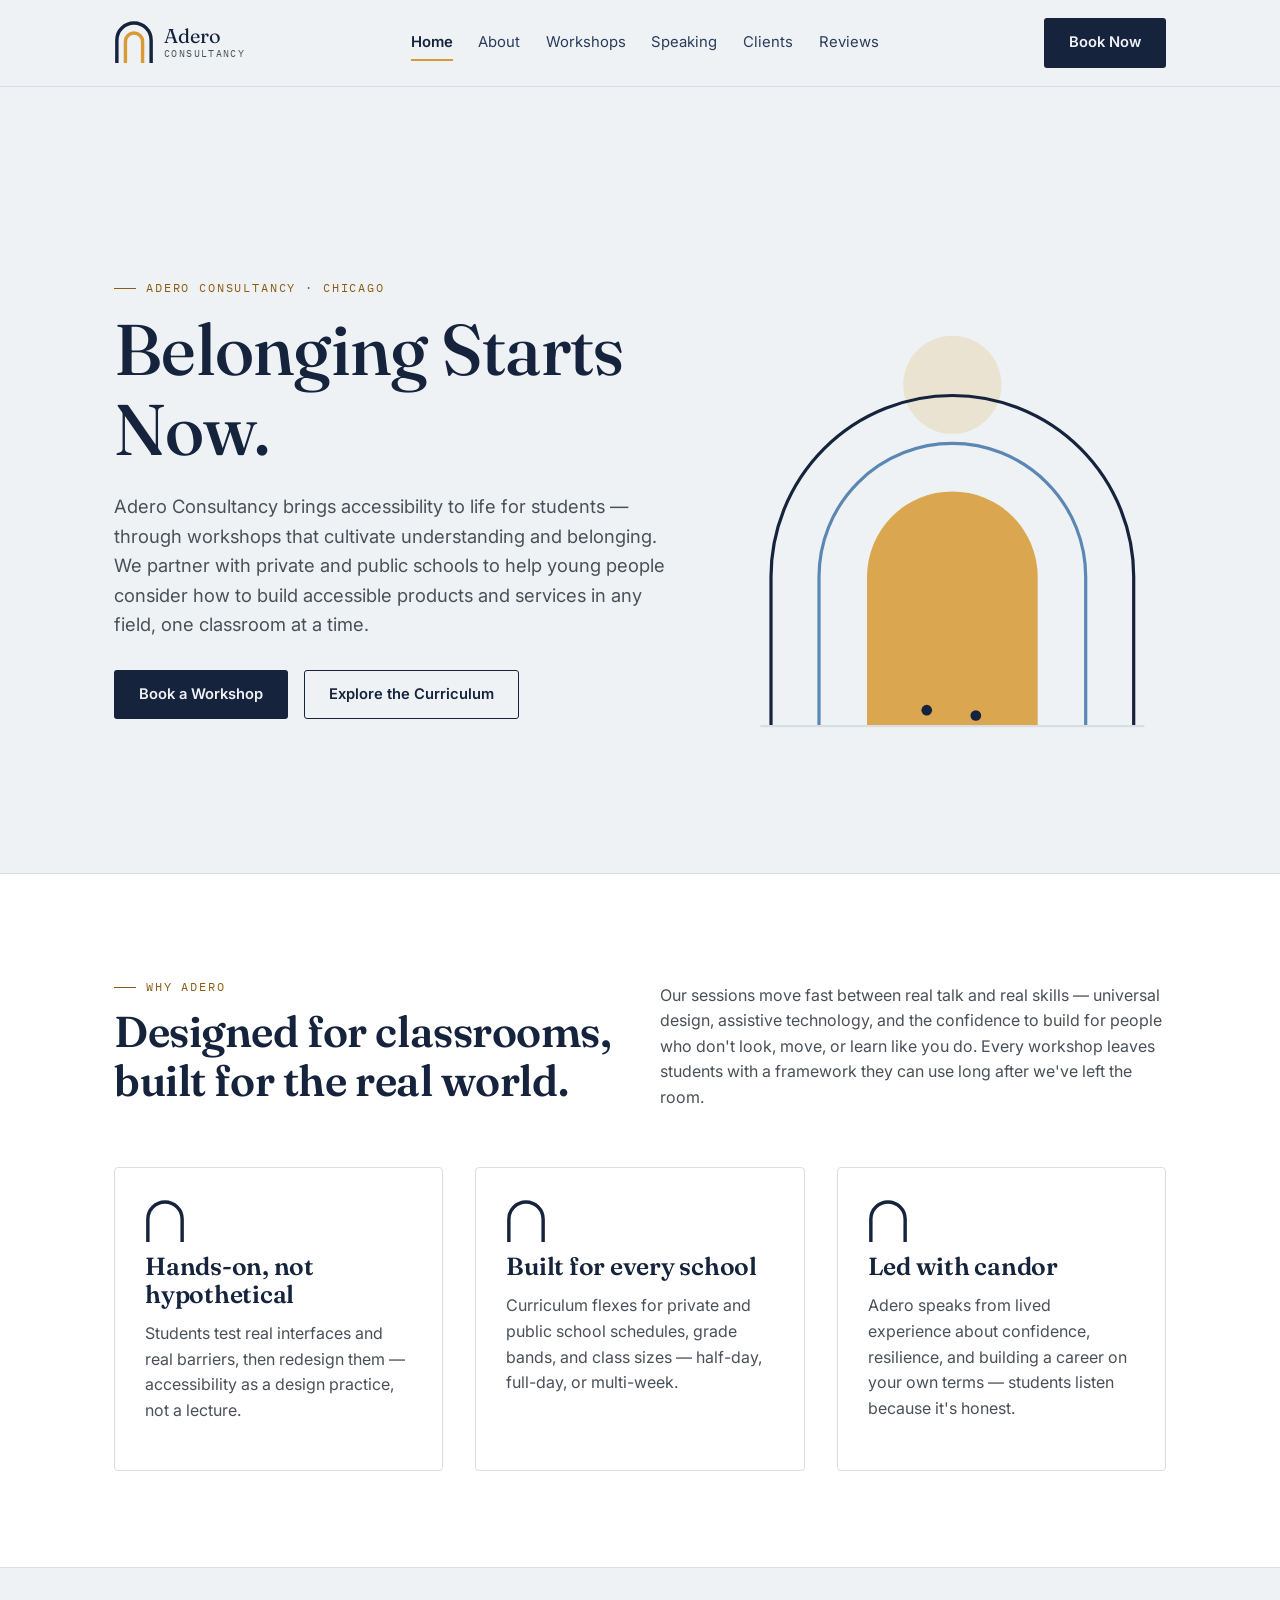
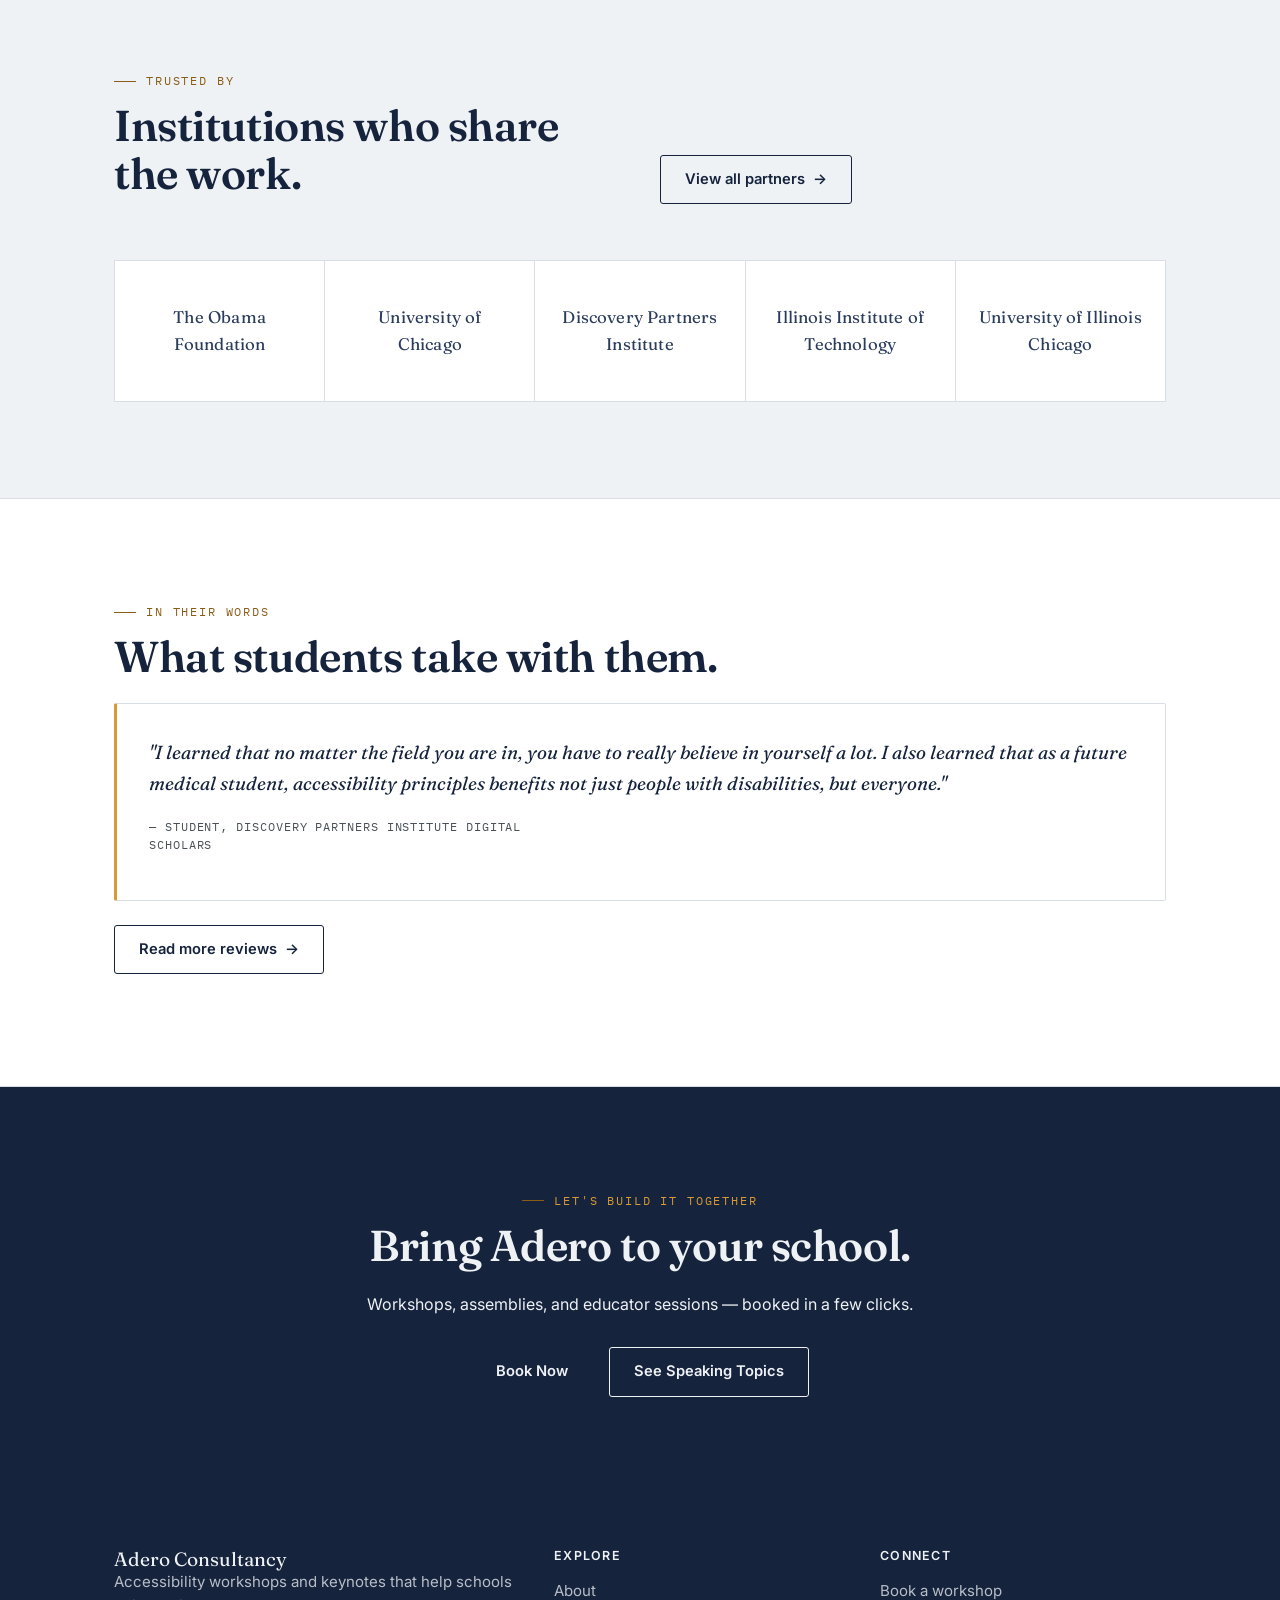
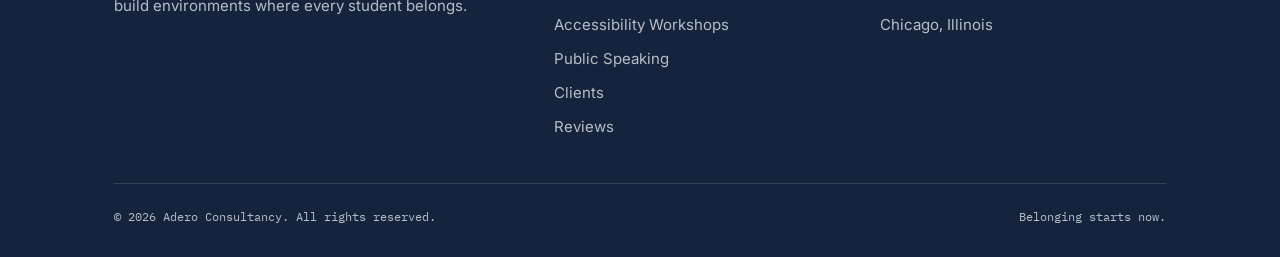
==== commit 088d8067: "Fix typo in accessibility description" ====
--- a/index.html
+++ b/index.html
@@ -41,7 +41,7 @@
       <div>
         <span class="eyebrow">Adero Consultancy · Chicago</span>
         <h1>Belonging Starts Now.</h1>
-        <p class="lede">Adero Consultancy brings accessibility to life for students — through workshops that cultivate understanding and belonging. We partner with private and public schools to help young people consider how to build accessible proucts and services in any field, one classroom at a time.</p>
+        <p class="lede">Adero Consultancy brings accessibility to life for students — through workshops that cultivate understanding and belonging. We partner with private and public schools to help young people consider how to build accessible products and services in any field, one classroom at a time.</p>
         <div class="hero-actions">
           <a href="book-now.html" class="btn btn-primary">Book a Workshop</a>
           <a href="accessibility-workshops.html" class="btn btn-ghost">Explore the Curriculum</a>
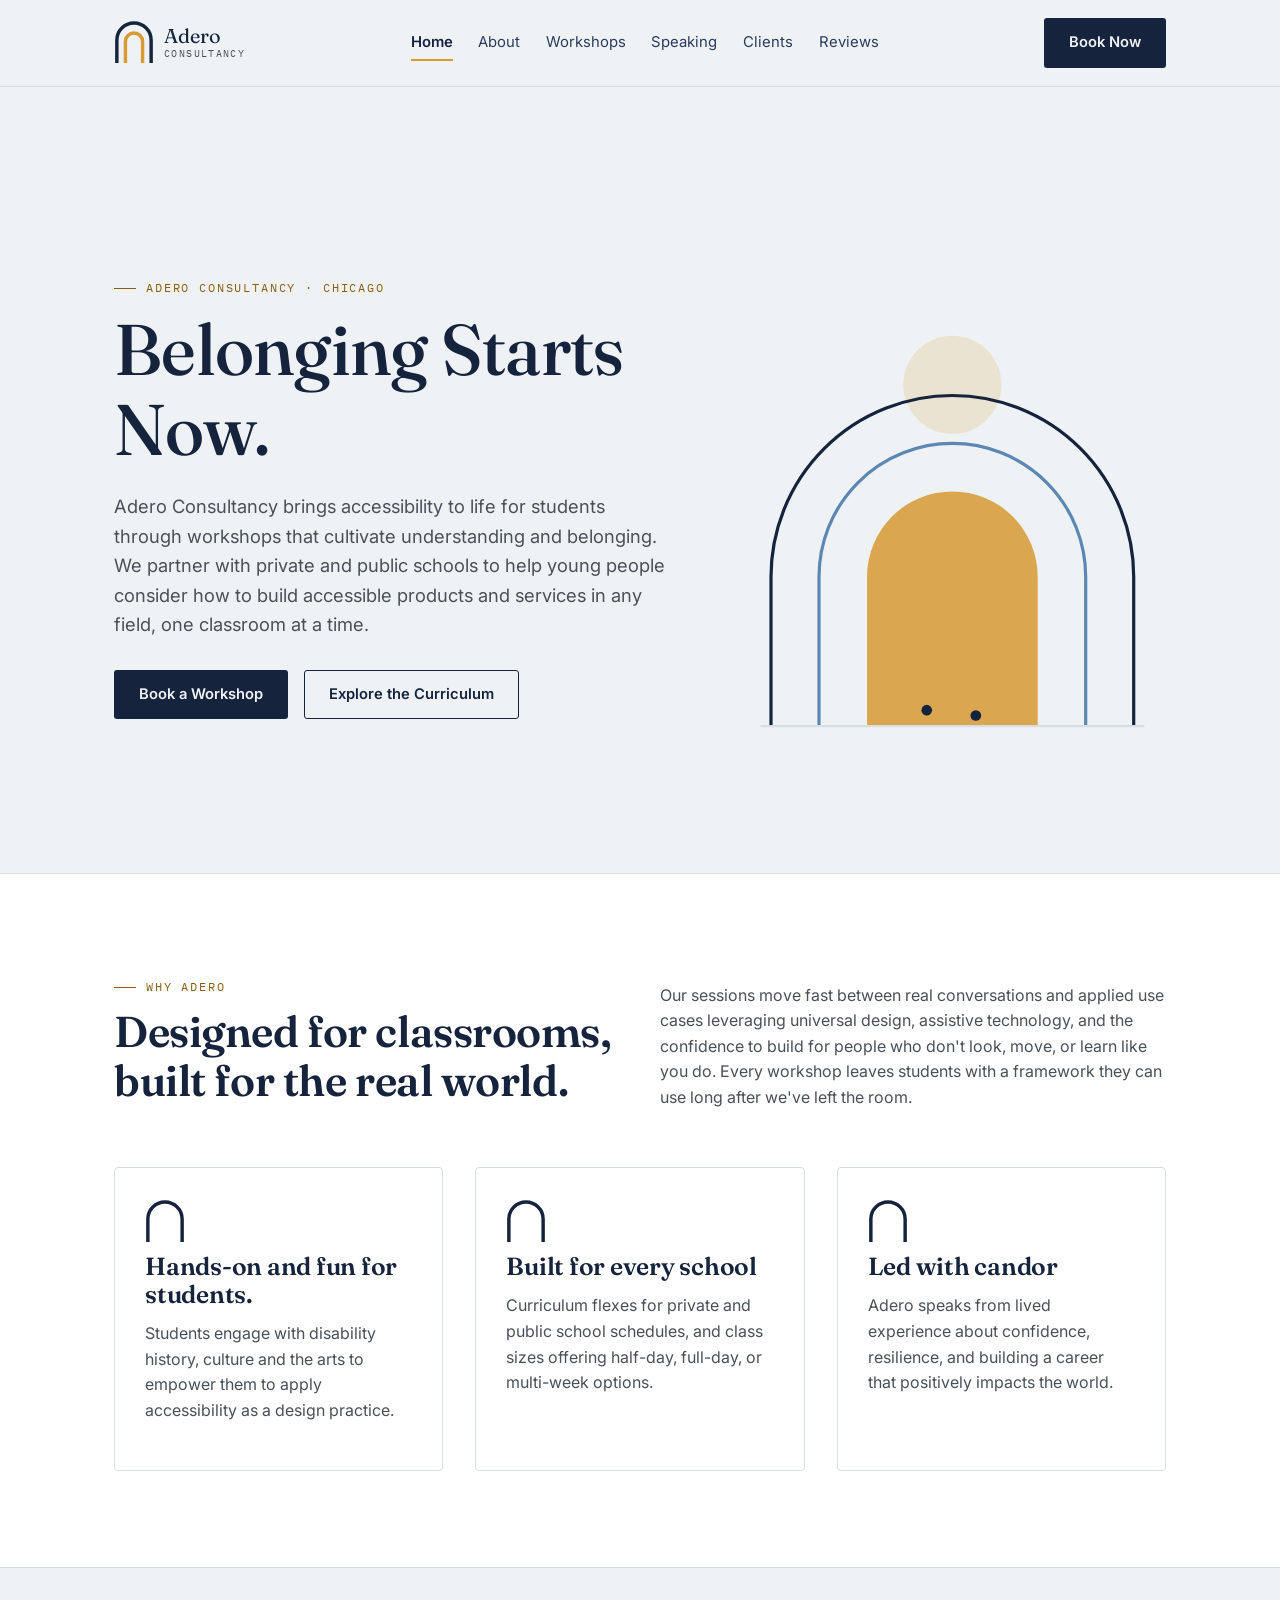
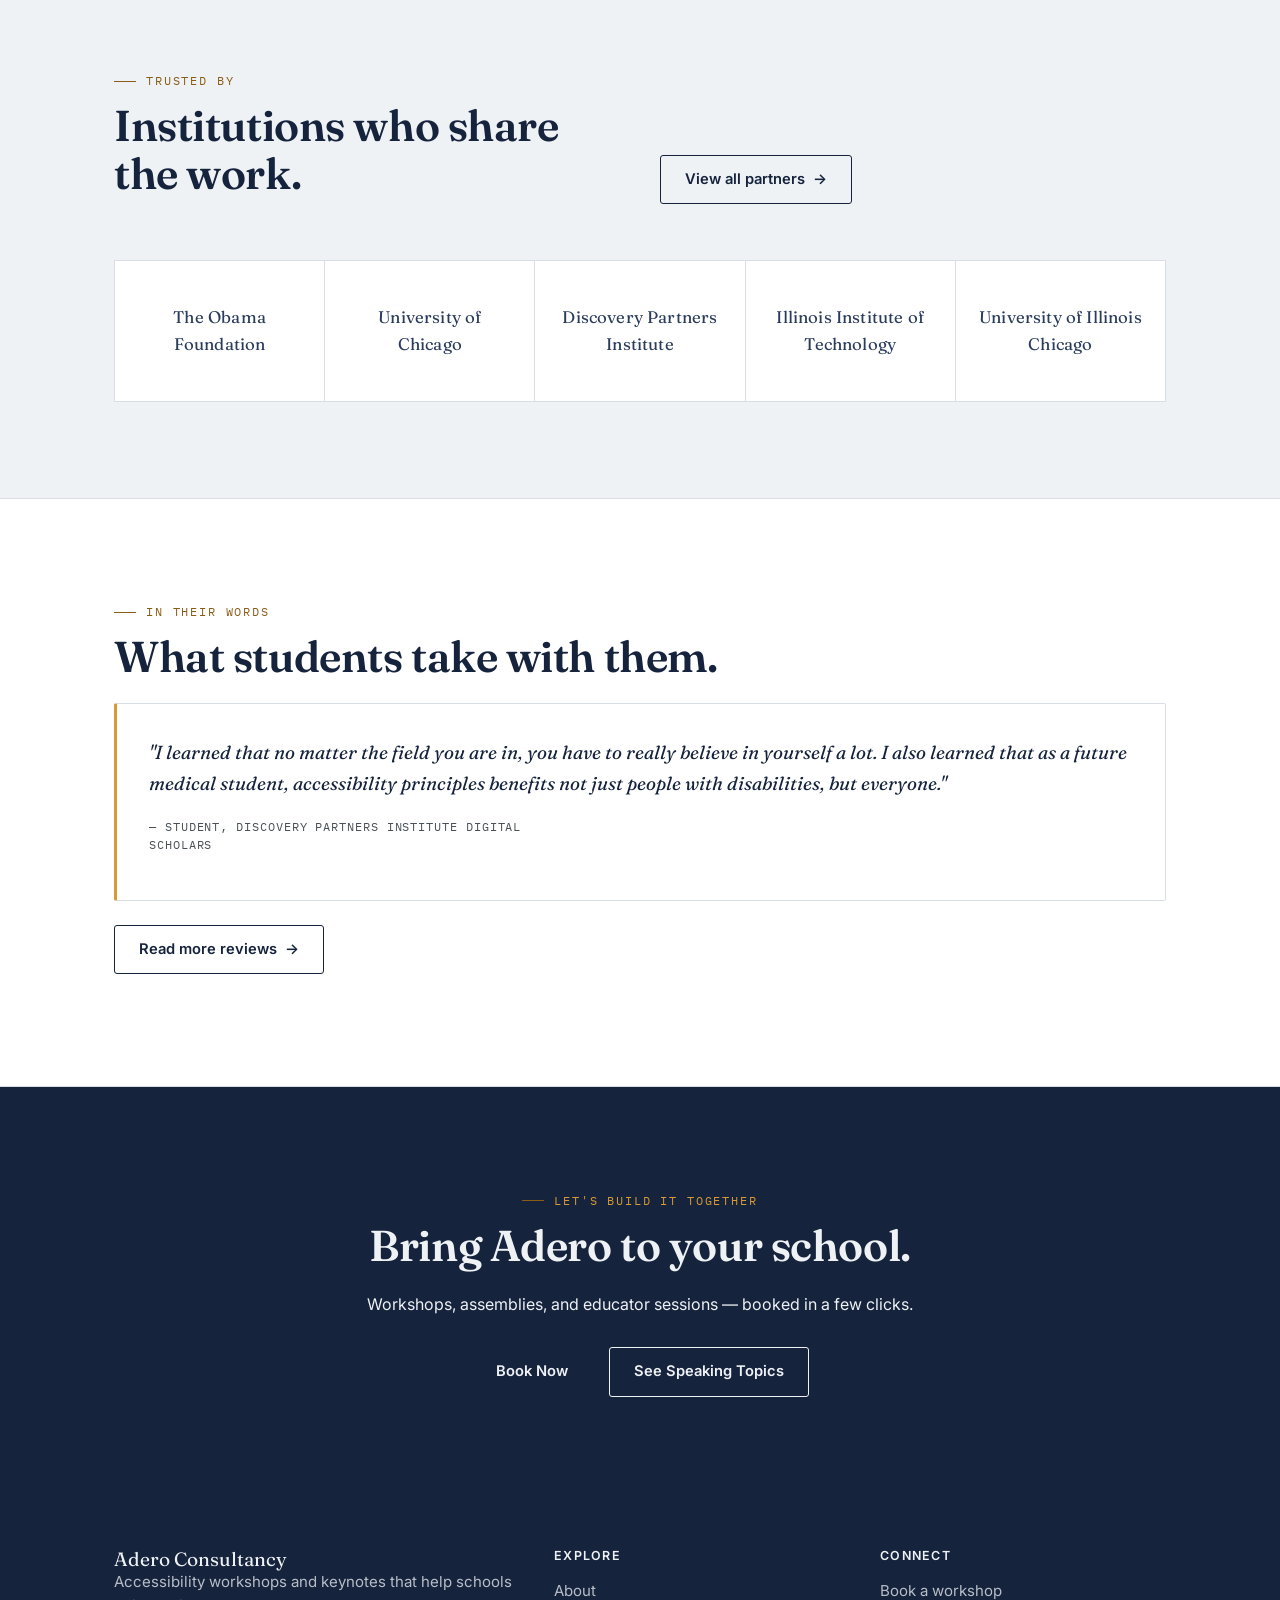
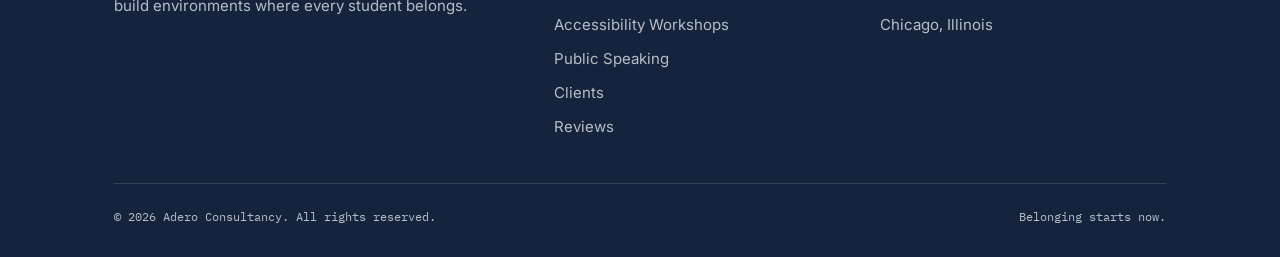
==== commit 65c7810e: "Update index.html" ====
--- a/index.html
+++ b/index.html
@@ -3,7 +3,7 @@
 <head>
 <meta charset="UTF-8">
 <meta name="viewport" content="width=device-width, initial-scale=1.0">
-<title>Adero Consultancy — Belonging Starts Now</title>
+<title>Adero Consultancy Belonging Starts Now</title>
 <meta name="description" content="Adero Consultancy delivers accessibility workshops and keynotes for youth in private and public schools, helping students design a more inclusive world.">
 <link rel="preconnect" href="https://fonts.googleapis.com">
 <link href="https://fonts.googleapis.com/css2?family=Fraunces:opsz,wght@9..144,400;9..144,500;9..144,600&family=Inter:wght@400;500;600;700&family=IBM+Plex+Mono:wght@400;500&display=swap" rel="stylesheet">
@@ -41,7 +41,7 @@
       <div>
         <span class="eyebrow">Adero Consultancy · Chicago</span>
         <h1>Belonging Starts Now.</h1>
-        <p class="lede">Adero Consultancy brings accessibility to life for students — through workshops that cultivate understanding and belonging. We partner with private and public schools to help young people consider how to build accessible products and services in any field, one classroom at a time.</p>
+        <p class="lede">Adero Consultancy brings accessibility to life for students through workshops that cultivate understanding and belonging. We partner with private and public schools to help young people consider how to build accessible products and services in any field, one classroom at a time.</p>
         <div class="hero-actions">
           <a href="book-now.html" class="btn btn-primary">Book a Workshop</a>
           <a href="accessibility-workshops.html" class="btn btn-ghost">Explore the Curriculum</a>
@@ -69,23 +69,23 @@
           <span class="eyebrow">Why Adero</span>
           <h2>Designed for classrooms, built for the real world.</h2>
         </div>
-        <p>Our sessions move fast between real talk and real skills — universal design, assistive technology, and the confidence to build for people who don't look, move, or learn like you do. Every workshop leaves students with a framework they can use long after we've left the room.</p>
+        <p>Our sessions move fast between real conversations and applied use cases leveraging universal design, assistive technology, and the confidence to build for people who don't look, move, or learn like you do. Every workshop leaves students with a framework they can use long after we've left the room.</p>
       </div>
       <div class="grid-3">
         <div class="card reveal">
           <svg class="arch-icon" viewBox="0 0 28 32" fill="none" aria-hidden="true" focusable="false"><path d="M2 30V14C2 7.373 7.373 2 14 2C20.627 2 26 7.373 26 14V30" stroke="#16233D" stroke-width="2.4"/></svg>
-          <h3>Hands-on, not hypothetical</h3>
-          <p>Students test real interfaces and real barriers, then redesign them — accessibility as a design practice, not a lecture.</p>
+          <h3>Hands-on and fun for students.</h3>
+          <p>Students engage with disability history, culture and the arts to empower them to apply accessibility as a design practice.</p>
         </div>
         <div class="card reveal">
           <svg class="arch-icon" viewBox="0 0 28 32" fill="none" aria-hidden="true" focusable="false"><path d="M2 30V14C2 7.373 7.373 2 14 2C20.627 2 26 7.373 26 14V30" stroke="#16233D" stroke-width="2.4"/></svg>
           <h3>Built for every school</h3>
-          <p>Curriculum flexes for private and public school schedules, grade bands, and class sizes — half-day, full-day, or multi-week.</p>
+          <p>Curriculum flexes for private and public school schedules, and class sizes offering half-day, full-day, or multi-week options.</p>
         </div>
         <div class="card reveal">
           <svg class="arch-icon" viewBox="0 0 28 32" fill="none" aria-hidden="true" focusable="false"><path d="M2 30V14C2 7.373 7.373 2 14 2C20.627 2 26 7.373 26 14V30" stroke="#16233D" stroke-width="2.4"/></svg>
           <h3>Led with candor</h3>
-          <p>Adero speaks from lived experience about confidence, resilience, and building a career on your own terms — students listen because it's honest.</p>
+          <p>Adero speaks from lived experience about confidence, resilience, and building a career that positively impacts the world.</p>
         </div>
       </div>
     </div>
